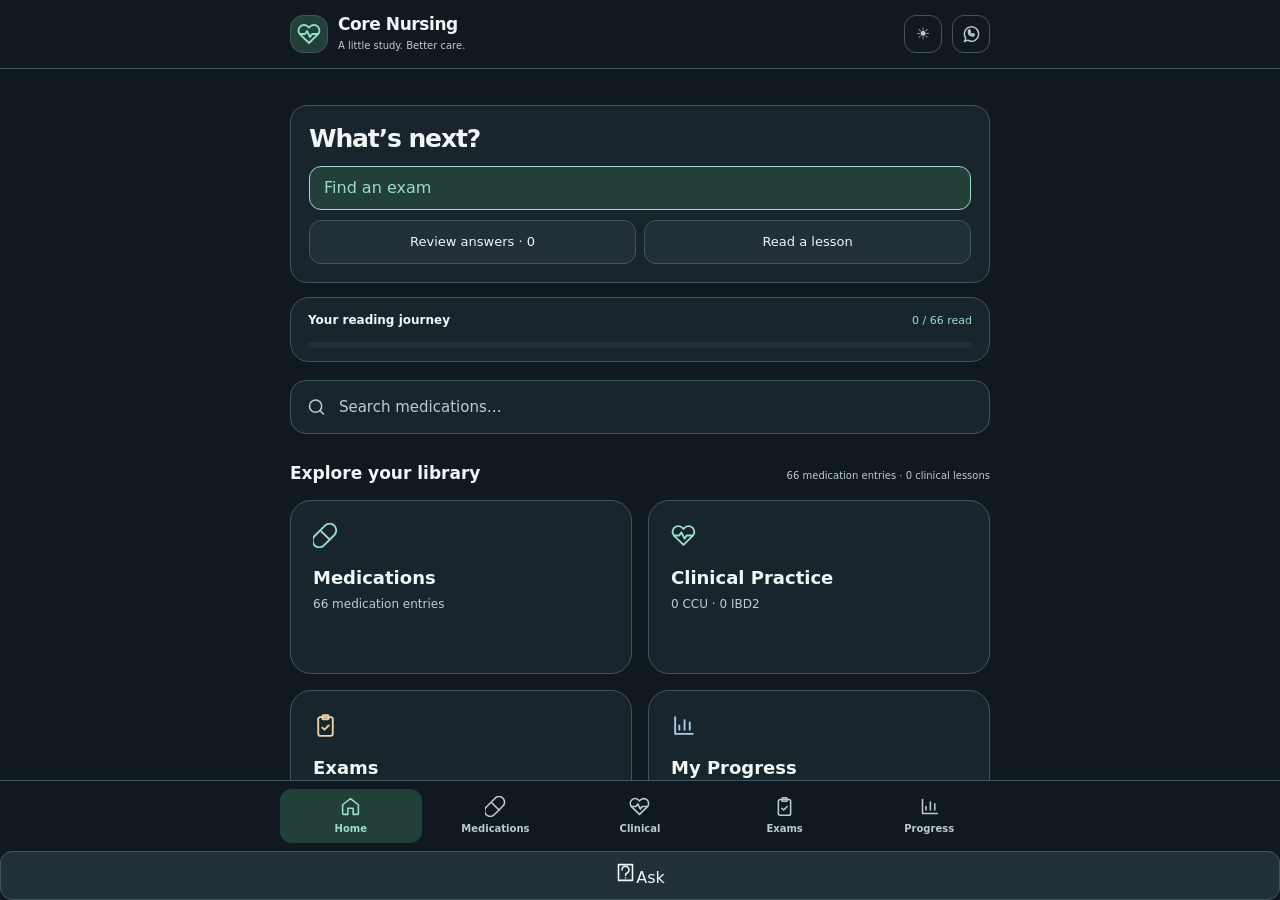
==== runtime/files/index.html @ 185ab3ef "Add persistent Ask action and non-navigating quick question sheet" ====
<!doctype html><html lang="en"><head><meta charset="utf-8"><meta name="viewport" content="width=device-width,initial-scale=1,viewport-fit=cover"><meta name="theme-color" content="#10191f"><meta name="author" content="Mostafa Fayez Siam"><meta name="application-name" content="Core Nursing"><meta name="color-scheme" content="dark light"><title>Core Nursing — Your Study Library</title><link rel="stylesheet" href="css/app.css"></head><body>
<header><div class="wrap topbar"><div class="logo"><svg viewBox="0 0 24 24" width="24" height="24" fill="none" stroke="currentColor" stroke-width="1.8" stroke-linecap="round" stroke-linejoin="round" aria-hidden="true"><path d="M20.8 4.6a5.5 5.5 0 0 0-7.8 0L12 5.7l-1.1-1.1a5.5 5.5 0 0 0-7.8 7.8L12 21l8.8-8.6a5.5 5.5 0 0 0 0-7.8z"/><path d="M3 12h5l2-3 3 6 2-3h6"/></svg></div><div class="brand"><strong>Core Nursing</strong><small>A little study. Better care.</small></div><span class="offline" id="syncBadge"><svg viewBox="0 0 24 24" width="14" height="14" fill="none" stroke="currentColor" stroke-width="1.8" stroke-linecap="round" stroke-linejoin="round" aria-hidden="true"><path d="M2 9a16 16 0 0 1 20 0M5 12a11 11 0 0 1 14 0M8.5 15.5a6 6 0 0 1 7 0M12 19h.01M3 3l18 18"/></svg> CONTENT READY</span><button id="studyTheme" class="header-action" type="button" aria-label="Use light reading theme" onclick="toggleStudyTheme()">☀</button><button id="contactCreator" class="header-action contact-button" type="button" aria-label="WhatsApp — للتواصل والمساعدة: +970 595054226" title="WhatsApp: +970 595054226" onclick="contactCreator()"><svg viewBox="0 0 24 24" fill="none" stroke="currentColor" stroke-width="1.8" stroke-linecap="round" stroke-linejoin="round" aria-hidden="true"><path d="M21 11.5a9 9 0 0 1-13.7 7.7L3 21l1.8-4.3A9 9 0 1 1 21 11.5Z"/><path d="M8 7.5c0 4 2.5 6.5 6.5 6.5l1-2-2-1-.8 1a6.2 6.2 0 0 1-3.2-3.2l1-.8-1-2-1.5 1.5Z"/></svg></button></div></header>
<main class="wrap">
<section id="home">
<div id="homeUpdateNotice" class="panel" hidden><button class="primary" onclick="checkForUpdates(true)">New update available · Update now</button></div>
<div id="nextActionsHome" class="panel next-actions"></div>
<div id="dueExamsHome" class="panel" hidden></div><div id="homeSnapshot" class="study-snapshot"></div><div id="continue-reading" class="panel"></div><label class="home-search" for="homeSearch"><svg viewBox="0 0 24 24" width="22" height="22" fill="none" stroke="currentColor" stroke-width="1.8" stroke-linecap="round" stroke-linejoin="round" aria-hidden="true"><circle cx="11" cy="11" r="7"/><path d="m20 20-4-4"/></svg><input id="homeSearch" type="search" placeholder="Search medications…" aria-label="Search medications" oninput="searchFromHome()" autocomplete="off"></label>
<div class="sectionlabel">Explore your library <small id="libraryCounts">57 source entries · 2 guides</small></div>
<div class="grid">
<button class="tile" onclick="showTab('library')"><svg viewBox="0 0 24 24" width="24" height="24" fill="none" stroke="currentColor" stroke-width="1.8" stroke-linecap="round" stroke-linejoin="round" aria-hidden="true"><path d="m10.5 20.5 10-10a6.36 6.36 0 0 0-9-9l-10 10a6.36 6.36 0 0 0 9 9z" transform="translate(0 1)"/><path d="m8 8 8 8"/></svg><strong class="blue-icon">Medications</strong><span id="medTileCount">Medication entries from your clinical references</span></button>
<button class="tile" onclick="showTab('clinical')"><svg viewBox="0 0 24 24" width="24" height="24" fill="none" stroke="currentColor" stroke-width="1.8" stroke-linecap="round" stroke-linejoin="round" aria-hidden="true"><path d="M20.8 4.6a5.5 5.5 0 0 0-7.8 0L12 5.7l-1.1-1.1a5.5 5.5 0 0 0-7.8 7.8L12 21l8.8-8.6a5.5 5.5 0 0 0 0-7.8z"/><path d="M3 12h5l2-3 3 6 2-3h6"/></svg><strong class="green-icon">Clinical Practice</strong><span id="clinicalTileCount">CCU + IBD2 · case-driven lessons</span></button>
<button class="tile" onclick="showTab('practice')"><svg viewBox="0 0 24 24" width="24" height="24" fill="none" stroke="currentColor" stroke-width="1.8" stroke-linecap="round" stroke-linejoin="round" aria-hidden="true"><rect x="5" y="4" width="14" height="18" rx="2"/><rect x="9" y="2" width="6" height="4" rx="1"/><path d="m9 14 2 2 4-4"/></svg><strong class="orange-icon">Exams</strong><span>Due exams, new attempts and saved answers</span></button>
<button class="tile" onclick="showTab('progress')"><svg viewBox="0 0 24 24" width="24" height="24" fill="none" stroke="currentColor" stroke-width="1.8" stroke-linecap="round" stroke-linejoin="round" aria-hidden="true"><path d="M4 20V4M4 20h17M8 16v-4m5 4V7m5 9V9"/></svg><strong class="purple-icon">My Progress</strong><span>Reading, bookmarks and review history</span></button>
<button class="tile" onclick="CoreNursingNotes.open()"><svg viewBox="0 0 24 24" width="24" height="24" fill="none" stroke="currentColor" stroke-width="1.8" stroke-linecap="round" aria-hidden="true"><path d="M4 3h16v18H4zM8 8h8M8 12h8M8 16h5"/></svg><strong>My Clinical Q&amp;A</strong><span>Save, organize and review questions</span></button></div><section id="legacyUpgradeBanner" class="upgrade-note" lang="ar" dir="rtl" hidden style="margin-top:16px;margin-bottom:16px"><details class="panel"><summary style="cursor:pointer;font-weight:bold">📲 تحميل الإصدار الجديد — 0.2.35</summary><p>يتضمن هذا الإصدار تحسينات لحماية التطبيق وتأمين التحديثات، وزر التواصل والمساعدة.</p><ol><li>اضغط على «تحميل الإصدار الجديد».</li><li>بعد اكتمال التحميل، افتح ملف APK.</li><li>إذا طلب هاتفك السماح بالتثبيت من هذا المصدر، فعّل السماح، ثم اضغط «تحديث» أو «تثبيت».</li></ol><p><strong>لا تحذف التطبيق الحالي؛ ثبّت الإصدار الجديد فوقه للحفاظ على بياناتك.</strong></p><p>ستستمر تحديثات المحتوى الدراسي عبر زر «التحقق من تحديثات المحتوى» داخل التطبيق.</p><p>إذا كنت تستخدم الإصدار 0.2.35 بالفعل، فلا حاجة لإعادة تثبيته.</p><button type="button" onclick="downloadOfficialApk()">تحميل الإصدار الجديد</button><p id="apkDownloadHelp" hidden style="overflow-wrap:anywhere">انسخ هذا الرابط وافتحه في المتصفح:<br><span dir="ltr">https://raw.githubusercontent.com/Ezz10099/Core-Nursing-Content/main/downloads/Core-Nursing-0.2.35.apk</span></p></details></section><details class="panel home-updates" id="updatePanel" aria-busy="false"><summary>App &amp; content updates</summary><p id="updateNotice" role="status" hidden>New update available</p><p class="note" id="syncStatus" role="status">Check for the latest app and study content.</p><button id="updateButton" onclick="checkForUpdates(true)">Check for app &amp; content updates</button><p class="note" id="updateVersions"></p></details><div class="footnote"><svg viewBox="0 0 24 24" width="15" height="15" fill="none" stroke="currentColor" stroke-width="1.8" stroke-linecap="round" stroke-linejoin="round" aria-hidden="true"><path d="M12 22s8-4 8-10V5l-8-3-8 3v7c0 6 8 10 8 10z"/><path d="m9 12 2 2 4-4"/></svg> Core Nursing · © 2026 · Official educational build · not a bedside prescribing protocol</div><p class="note" id="creatorCredit">Created and maintained by <strong>Mostafa Fayez Siam</strong>.</p><details class="about-source"><summary>About · creator, sharing &amp; sources</summary><p>Study reference only. Entries combine your original CCU references with verified additions from later clinical rotations. Drug-specific safety is checked against current product information when new entries are added. For real patient care, confirm the product in hand, authorized local protocol, prescriber order, and current applicable guidance.</p><p>Sources include Used in CCU meds, the emergency-trolley addendum, and newer rotation-specific medication lists such as IBD2. Each entry states its source/rotation.</p><p><strong>Ownership &amp; sharing:</strong> © 2026 Mostafa Fayez Siam — Core Nursing. Original app code, interface, organization, and original educational commentary are reserved. The unmodified official APK may be shared non-commercially for personal educational use by nursing students. Resale, repackaging, modified redistribution, removal of attribution, or publishing under another name is not permitted without written permission, except where applicable law or a third-party licence permits. Sharing the app does not transfer ownership. These restrictions apply only to original material for which the creator holds rights. Third-party source material remains subject to its original rights and licences; its required credits and permissions must be retained.</p></details></section>
<section id="library" class="hidden"><div class="title-row"><svg viewBox="0 0 24 24" width="25" height="25" fill="none" stroke="currentColor" stroke-width="1.8" stroke-linecap="round" stroke-linejoin="round" aria-hidden="true"><path d="m10.5 20.5 10-10a6.36 6.36 0 0 0-9-9l-10 10a6.36 6.36 0 0 0 9 9z" transform="translate(0 1)"/><path d="m8 8 8 8"/></svg><h1>Medications</h1></div><p class="muted">Browse medication entries by clinical source or rotation. One medication can appear in more than one classification.</p><div class="catalog-tabs" role="group" aria-label="Medication source"><button id="source-all" class="selected" onclick="setCatalogFilter('all')">All</button><button id="source-ccu" onclick="setCatalogFilter('ccu')">Used in CCU</button><button id="source-trolley" onclick="setCatalogFilter('trolley')">Emergency trolley</button><button id="source-ed" onclick="setCatalogFilter('ed')">ED medications</button><button id="source-ibd2" onclick="setCatalogFilter('ibd2')">IBD2 meds</button><button id="source-aids" onclick="setCatalogFilter('aids')">Decision aids</button></div><input id="search" class="search" type="search" placeholder="Search medications…" aria-label="Search medications" oninput="renderList()" autocomplete="off"><div id="reading-med"></div><div id="list"></div><div id="detail" class="hidden"></div><div id="guides" class="panel hidden"><h2>Decision aids from your references</h2><p class="note">These are historical source extracts, not independently verified current clinical algorithms.</p><div id="aidlinks"></div><div id="aidbody" class="hidden"></div></div></section>
<section id="clinical" class="hidden">
<div class="title-row"><svg viewBox="0 0 24 24" width="25" height="25" fill="none" stroke="currentColor" stroke-width="1.8" stroke-linecap="round" stroke-linejoin="round" aria-hidden="true"><path d="M20.8 4.6a5.5 5.5 0 0 0-7.8 0L12 5.7l-1.1-1.1a5.5 5.5 0 0 0-7.8 7.8L12 21l8.8-8.6a5.5 5.5 0 0 0 0-7.8z"/><path d="M3 12h5l2-3 3 6 2-3h6"/></svg><h1>Clinical Practice</h1></div>
<p class="muted">Choose your clinical department. Each rotation keeps its own case-driven lessons and Q&amp;A.</p><p><button class="primary" type="button" onclick="CoreNursingNotes.open()">My saved clinical questions ↗</button></p>
<div class="catalog-tabs" role="group" aria-label="Clinical department">
<button id="clinical-source-ccu" class="selected" onclick="setClinicalDepartment('ccu')">CCU</button>
<button id="clinical-source-ibd2" onclick="setClinicalDepartment('ibd2')">IBD2</button>
</div>
<p class="note" id="clinicalDepartmentNote">Coronary Care Unit · cardiovascular internship lessons and confirmed clinical Q&amp;A.</p>
<div class="sectionlabel" id="clinicalLessonHeading">CCU Lessons</div>
<input id="lessonSearch" class="search" type="search" placeholder="Search CCU lessons…" aria-label="Search clinical lessons" oninput="renderLessons()" autocomplete="off">
<div id="reading-lesson"></div><div id="lessonList"></div><div id="lessonDetail" class="hidden"></div>
<div id="clinicalFaq" class="panel"><h2 id="clinicalFaqTitle">CCU FAQ</h2><p class="note" id="clinicalFaqNote">Clinical questions from this department that are not tied to one specific medication.</p><div id="reading-faq"></div><div id="clinicalFaqItems"></div></div>
</section>
<section id="notes" class="hidden">
<div class="title-row"><h1>My Clinical Q&amp;A</h1></div>
<button class="back" type="button" onclick="showTab('clinical')">← Clinical Practice</button>
<p class="muted">Write questions here or inside a lesson. They save offline. When connected, unanswered questions sync to your private inbox for ChatGPT to answer; completed explanations return to the app. Never include identifying patient details.</p>
<div class="panel notes-toolbar">
<button class="primary" type="button" onclick="CoreNursingNotes.edit()">+ New question</button>
<div class="notes-searchbar"><input id="noteSearch" type="search" placeholder="Search questions, answers or tags" aria-label="Search saved Q&A" oninput="CoreNursingNotes.render()">
<select id="noteFilter" aria-label="Filter by department" onchange="CoreNursingNotes.render()">
<option value="all">All departments</option><option value="ibd2">Orthopaedics (IBD2)</option><option value="ed">Emergency (ED)</option><option value="ccu">CCU</option><option value="general">General</option>
</select></div>
<p class="note" id="notesCount"></p><p class="note" role="status" id="noteFeedback"></p>
</div>
<form id="noteEditor" class="panel notes-editor" hidden onsubmit="event.preventDefault();CoreNursingNotes.saveEditor()">
<h2>Clinical question</h2><input type="hidden" id="noteId">
<label for="noteDept">Department</label><select id="noteDept"><option value="ibd2">Orthopaedics (IBD2)</option><option value="ed">Emergency (ED)</option><option value="ccu">CCU</option><option value="general">General</option></select>
<label for="noteQuestion">Question</label><textarea id="noteQuestion" rows="3" maxlength="1000" required placeholder="What does new tingling after a fracture mean?"></textarea>
<label for="noteAnswer">Optional personal answer / learning notes</label><textarea id="noteAnswer" rows="6" maxlength="10000" placeholder="Leave blank if you want an answer in this ChatGPT session."></textarea>
<label for="noteTags">Tags (separate by commas)</label><input id="noteTags" placeholder="Neurovascular, Compartment syndrome">

<div class="tools"><button class="primary" type="submit">Save question</button><button type="button" onclick="CoreNursingNotes.cancel()">Cancel</button></div>
</form>
<div id="noteItems"></div>
<details class="panel" id="noteSyncPanel"><summary>Private question sync · setup</summary><p class="note" id="noteCloudSetting">Not connected</p><p class="note">One-time setup: in GitHub create a fine-grained personal access token restricted to your private Ezz10099/Core-Nursing-Diagnostic-State repository, with Contents read/write permission. Do not use a broad account-wide token. Stored only in this device; never included in app backups.</p><label for="noteGithubToken">Restricted GitHub token</label><input type="password" id="noteGithubToken" autocomplete="off" placeholder="github_pat_…"><div class="tools"><button type="button" onclick="CoreNursingNotes.connect()">Connect private sync</button><button type="button" onclick="CoreNursingNotes.sync(true)">Sync now</button><button type="button" onclick="CoreNursingNotes.disconnect()">Disconnect</button></div><p class="note" id="noteSyncStatus" role="status">Offline question saving does not require a connection.</p></details>
</section>
<section id="practice" class="hidden"><div class="title-row"><svg viewBox="0 0 24 24" width="25" height="25" fill="none" stroke="currentColor" stroke-width="1.8" stroke-linecap="round" stroke-linejoin="round" aria-hidden="true"><rect x="5" y="4" width="14" height="18" rx="2"/><rect x="9" y="2" width="6" height="4" rx="1"/><path d="m9 14 2 2 4-4"/></svg><h1>Exams</h1></div><p id="examSaveWarning" role="alert" hidden>Local saving is unavailable. Export a progress backup from My Progress before closing the app.</p><div id="examsHub"></div><div id="examSession" hidden></div><div id="legacyPractice" class="panel"><div class="kicker">RECALL CHECK · 3 QUESTIONS</div><h2 id="quizTitle">Practice the three medications</h2><p class="muted" id="quizPrompt">Select Start to begin. The explanation appears only after you answer.</p><div class="options" id="answers"></div><p id="feedback" role="status"></p><button class="primary" id="nextBtn" onclick="nextQuestion()">Start</button></div></section>
<section id="progress" class="hidden"><div class="title-row"><svg viewBox="0 0 24 24" width="25" height="25" fill="none" stroke="currentColor" stroke-width="1.8" stroke-linecap="round" stroke-linejoin="round" aria-hidden="true"><path d="M4 20V4M4 20h17M8 16v-4m5 4V7m5 9V9"/></svg><h1>My Progress</h1></div><div class="panel"><h2>Study progress</h2><p id="stats"></p><p class="note" id="saveStatus">Reading progress, bookmarks, answers and marked information save automatically on this phone after each change. Installing a correctly signed update over this app keeps its saved data. Uninstalling or clearing app data erases it.</p><div class="tools"><button onclick="exportProgress()">Save a backup file</button><button onclick="document.getElementById('importfile').click()">Restore from a backup file</button><button onclick="resetProgress()">Reset</button></div><p class="note">For extra protection before an update or changing phones, tap Save a backup file and choose Downloads. To restore, tap Restore and select that JSON file. Keep a copy outside this app.</p><input type="file" id="importfile" accept="application/json" class="hidden" onchange="importProgress(event)"></div><div class="panel"><button onclick="CoreNursingExams.review()">Review incorrect &amp; unsure answers</button></div><div id="dueExamsProgress" class="panel" hidden></div><div id="examProgress" class="panel"></div><div id="question-marks" class="panel"></div><div id="reading-overall" class="panel"></div><div class="panel"><button type="button" onclick="CoreNursingNotes.open()">Open My Clinical Q&amp;A notebook</button></div><div id="bookmarks"></div></section>

</main><aside id="questionSelectionBar" class="question-selection-bar" aria-label="Mark selected information" hidden><div class="wrap"><p id="questionSelectionPreview"></p><div class="tools"><button type="button" class="primary" onclick="saveQuestionMark()">Use in questions</button><button type="button" onclick="dismissQuestionSelection()">Cancel</button></div></div></aside><nav class="bottom-nav" aria-label="Study navigation"><div class="nav-inner">
<button id="tab-home" aria-pressed="true" onclick="showTab('home')"><svg viewBox="0 0 24 24" width="22" height="22" fill="none" stroke="currentColor" stroke-width="1.8" stroke-linecap="round" stroke-linejoin="round" aria-hidden="true"><path d="m3 10 9-7 9 7v10a1 1 0 0 1-1 1h-5v-7H9v7H4a1 1 0 0 1-1-1z"/></svg>Home</button>
<button id="tab-library" aria-pressed="false" onclick="showTab('library')"><svg viewBox="0 0 24 24" width="22" height="22" fill="none" stroke="currentColor" stroke-width="1.8" stroke-linecap="round" stroke-linejoin="round" aria-hidden="true"><path d="m10.5 20.5 10-10a6.36 6.36 0 0 0-9-9l-10 10a6.36 6.36 0 0 0 9 9z" transform="translate(0 1)"/><path d="m8 8 8 8"/></svg>Medications</button>
<button id="tab-clinical" aria-pressed="false" onclick="showTab('clinical')"><svg viewBox="0 0 24 24" width="22" height="22" fill="none" stroke="currentColor" stroke-width="1.8" stroke-linecap="round" stroke-linejoin="round" aria-hidden="true"><path d="M20.8 4.6a5.5 5.5 0 0 0-7.8 0L12 5.7l-1.1-1.1a5.5 5.5 0 0 0-7.8 7.8L12 21l8.8-8.6a5.5 5.5 0 0 0 0-7.8z"/><path d="M3 12h5l2-3 3 6 2-3h6"/></svg>Clinical</button>
<button id="tab-practice" aria-pressed="false" onclick="showTab('practice')"><svg viewBox="0 0 24 24" width="22" height="22" fill="none" stroke="currentColor" stroke-width="1.8" stroke-linecap="round" stroke-linejoin="round" aria-hidden="true"><rect x="5" y="4" width="14" height="18" rx="2"/><rect x="9" y="2" width="6" height="4" rx="1"/><path d="m9 14 2 2 4-4"/></svg>Exams</button>
<button id="tab-progress" aria-pressed="false" onclick="showTab('progress')"><svg viewBox="0 0 24 24" width="22" height="22" fill="none" stroke="currentColor" stroke-width="1.8" stroke-linecap="round" stroke-linejoin="round" aria-hidden="true"><path d="M4 20V4M4 20h17M8 16v-4m5 4V7m5 9V9"/></svg>Progress</button>
</div></nav>
<button id="quickQuestionFab" class="quick-question-fab" type="button" aria-label="Ask a nursing question" aria-haspopup="dialog" aria-controls="quickQuestionOverlay" aria-expanded="false" onclick="CoreNursingNotes.quickOpen()"><svg viewBox="0 0 24 24" width="21" height="21" fill="none" stroke="currentColor" stroke-width="1.8" stroke-linecap="round" stroke-linejoin="round" aria-hidden="true"><path d="M8 9a4 4 0 1 1 7 2.6c-1.6 1.2-3 1.7-3 3.4"/><path d="M12 18h.01"/><path d="M4 3h16v18H4z"/></svg><span>Ask</span></button>
<div id="quickQuestionOverlay" class="quick-question-overlay" role="dialog" aria-modal="true" aria-labelledby="quickQuestionTitle" hidden>
<form class="quick-question-sheet" onsubmit="event.preventDefault();CoreNursingNotes.quickSave()">
<div class="quick-question-heading"><h2 id="quickQuestionTitle">Save a question</h2><button type="button" class="quick-close" aria-label="Close question form" onclick="CoreNursingNotes.quickClose()">✕</button></div>
<p id="quickQuestionContext" class="quick-question-context"></p>
<label for="quickQuestionText">What would you like to understand?</label>
<textarea id="quickQuestionText" maxlength="1000" rows="4" required placeholder="Type your question here. You can continue studying after saving."></textarea>
<label for="quickQuestionDept">Department</label>
<select id="quickQuestionDept"><option value="general">General</option><option value="ibd2">Orthopaedics (IBD2)</option><option value="ed">Emergency (ED)</option><option value="ccu">CCU</option></select>
<p id="quickQuestionTiming" class="quick-question-warning" hidden>Advanced exam timer continues while you write.</p>
<p class="quick-question-help">Saves immediately on this device, even offline. Never include patient-identifying details.</p>
<p id="quickQuestionMessage" class="quick-question-error" role="status"></p>
<div class="quick-question-actions"><button type="button" onclick="CoreNursingNotes.quickView()">My Q&amp;A</button><button class="primary" type="submit">Save &amp; return</button></div>
</form></div>
<div id="quickQuestionToast" class="quick-question-toast" role="status" hidden></div>
<div id="updatePopup" class="update-popup" role="dialog" aria-modal="true" aria-labelledby="updatePopupTitle" aria-describedby="updatePopupText" hidden><div class="panel"><h2 id="updatePopupTitle">Update available</h2><p id="updatePopupText"></p><div class="tools"><button class="primary" id="popupUpdateNow">Update now</button><button id="popupUpdateLater">Later</button></div></div></div><script src="js/study-ui.js"></script><script src="js/reading.js"></script><script src="js/question-marks.js"></script><script src="js/exam-core.js"></script><script src="js/exam-data.js"></script><script src="js/exam-data-01.js"></script><script src="js/exam-data-02.js"></script><script src="js/exam-data-03.js"></script><script src="js/exam-data-04.js"></script><script src="js/exam-data-05.js"></script><script src="js/exam-data-06.js"></script><script src="js/app.js"></script><script src="js/notes.js"></script><script src="js/exams.js"></script><script src="js/updates.js"></script></body></html>
---- runtime/files/css/app.css ----
:root{color-scheme:dark;font-family:system-ui,-apple-system,Roboto,'Segoe UI',sans-serif;font-size:16px;--bg:#10191f;--surface:#19252d;--soft:#202f38;--text:#edf3f3;--muted:#a6b9bf;--line:#35464f;--accent:#99deca;--tint:#233f39;--blue:#aacbf0;--blue-bg:#233747;--danger:#ffbec4;--danger-bg:#412c34;--warm:#efd1a3;--warm-bg:#3b3428;--reader-scale:1;background:var(--bg);color:var(--text)}
:root[data-theme=light]{color-scheme:light;--bg:#f5f5ef;--surface:#fffefa;--soft:#eaece5;--text:#243b3b;--muted:#5e7477;--line:#d4ddd5;--accent:#176454;--tint:#e0efe5;--blue:#2b5e88;--blue-bg:#e8f0f8;--danger:#a33347;--danger-bg:#fbe9ea;--warm:#7d591c;--warm-bg:#f7efdb}
*{box-sizing:border-box}html{height:100%;overflow:hidden}body{margin:0;height:100vh;height:100dvh;display:flex;flex-direction:column;overflow:hidden;background:var(--bg);color:var(--text);line-height:1.6}button,input{font:inherit}button{cursor:pointer;touch-action:manipulation}button,input,summary{-webkit-tap-highlight-color:transparent}button:focus-visible,input:focus-visible,summary:focus-visible{outline:3px solid var(--accent);outline-offset:3px}.hidden,[hidden]{display:none!important}.wrap{width:min(100%,760px);margin-inline:auto;padding-inline:20px}header{flex:none;background:var(--bg);border-bottom:1px solid var(--line);padding-top:env(safe-area-inset-top)}.topbar{min-height:68px;display:flex;align-items:center;gap:10px;padding-block:10px}.logo{color:var(--accent);background:var(--tint);border:1px solid var(--line);border-radius:13px;width:38px;height:38px;flex:none;display:grid;place-items:center}.brand{flex:1;min-width:0}.brand strong{display:block;font-size:17px;letter-spacing:-.025em;line-height:1.25}.brand small{display:block;font-size:10px;color:var(--muted);margin-top:2px}.offline{display:none}.header-action{padding:0;width:38px;min-height:38px;flex:none;display:grid;place-items:center;background:transparent;color:var(--muted);border:1px solid var(--line);border-radius:12px}.header-action svg{width:19px;height:19px}.contact-bar{display:none}
/* A separate scroll pane and navigation row prevent all bottom-bar overlap. */
.question-selection-bar{position:relative;flex:none;max-height:40vh;overflow:auto;background:var(--blue-bg);border-top:1px solid var(--line);padding-block:10px}.question-selection-bar p{font-size:12px;line-height:1.5;margin:0;overflow-wrap:anywhere;display:-webkit-box;-webkit-line-clamp:2;-webkit-box-orient:vertical;overflow:hidden}.question-selection-bar .tools{margin-top:8px}.question-selection-bar button{font-size:12px}.question-mark-tools{border:1px solid var(--line);border-radius:14px;padding:13px 15px;margin:14px 0}.question-mark-tools>summary{display:flex;align-items:center;gap:7px;font-size:12px}.question-mark-tools>summary:after{margin-left:auto}.question-mark-tools .note{margin:12px 0 0}.question-mark-tools .question-mark-feedback:empty{display:none}.question-mark-feedback{white-space:pre-wrap;overflow-wrap:anywhere}.question-mark-tools .tools button{flex:1}.question-picking [data-question-section] :is(p,li,.hero-line),.question-picking .memory-strip>strong{cursor:crosshair;outline:1px dashed var(--blue);outline-offset:3px}.question-mark{border-top:1px solid var(--line);padding:15px 0}.question-mark:first-child{margin-top:16px}.question-mark>summary{display:flex;align-items:center;gap:12px;font-size:13px;overflow-wrap:anywhere}.question-mark>summary>span{flex:1;min-width:0}.question-mark small{display:block;font-size:11px;font-weight:400;color:var(--muted);margin-top:5px}.question-mark blockquote{font-size:14px;white-space:pre-wrap;overflow-wrap:anywhere;border-left:2px solid var(--blue);padding-left:12px;margin:15px 0}#question-marks button:disabled{opacity:.5;cursor:default}
main.wrap{flex:1;min-height:0;overflow:auto;overscroll-behavior-y:contain;-webkit-overflow-scrolling:touch;padding-top:24px;padding-bottom:32px;scroll-padding-top:16px;scroll-behavior:smooth}.bottom-nav{position:relative;flex:none;background:var(--bg);border-top:1px solid var(--line);padding:8px max(8px,env(safe-area-inset-right)) calc(8px + env(safe-area-inset-bottom)) max(8px,env(safe-area-inset-left))}.nav-inner{width:min(100%,720px);margin:auto;display:grid;grid-template-columns:repeat(5,minmax(0,1fr));gap:3px}.bottom-nav button{display:flex;flex-direction:column;align-items:center;gap:5px;padding:7px 1px;border:0;border-radius:12px;background:transparent;color:var(--muted);font-size:10px;font-weight:550;min-width:0;min-height:52px}.bottom-nav button svg{height:21px;width:21px;flex:none}.bottom-nav button[aria-pressed=true]{background:var(--tint);color:var(--accent)}
h1,h2,h3,p{margin-top:0}h1{font-size:30px;line-height:1.2;letter-spacing:-.045em;margin-bottom:10px}h2{font-size:21px;line-height:1.35;letter-spacing:-.025em}h3{font-size:16px;line-height:1.4;margin-bottom:10px}.muted,.note{color:var(--muted)}.muted{margin:0;font-size:14px}.note{font-size:12px;line-height:1.65}.eyebrow,.kicker{font-size:10px;font-weight:750;color:var(--accent);letter-spacing:.13em;margin-bottom:12px}.welcome{position:relative;background:var(--tint);border:1px solid var(--line);border-radius:26px;padding:25px 22px;margin:0 0 22px;overflow:hidden}.welcome h1{font-size:32px;max-width:12ch}.welcome p{color:var(--muted);font-size:14px;max-width:38ch;margin:0}.welcome:after{content:'+';position:absolute;right:18px;top:20px;color:var(--accent);font-size:44px;line-height:1;font-weight:300;opacity:.55}.home-search{display:flex;align-items:center;gap:12px;background:var(--surface);border:1px solid var(--line);border-radius:16px;padding:4px 15px;margin:18px 0 24px;min-height:54px;color:var(--muted)}.home-search input{background:transparent;border:0;color:var(--text);outline:0;width:100%;min-width:0;padding:10px 0;font-size:15px}input::placeholder{color:var(--muted)}.grid{display:grid;grid-template-columns:repeat(2,minmax(0,1fr));gap:12px}.tile{display:flex;flex-direction:column;align-items:flex-start;min-height:158px;width:100%;padding:19px 16px;text-align:left;background:var(--surface);color:var(--text);border:1px solid var(--line);border-radius:21px;transition:transform .15s}.tile:active{transform:scale(.98)}.tile svg{width:25px;height:25px;margin-bottom:18px;color:var(--accent)}.tile:nth-child(3) svg{color:var(--warm)}.tile:nth-child(4) svg{color:var(--blue)}.tile strong{font-size:16px;line-height:1.3;margin-bottom:6px}.tile span{color:var(--muted);font-size:12px;line-height:1.5}.sectionlabel{display:flex;align-items:baseline;justify-content:space-between;gap:10px;margin:26px 0 13px;font-weight:700;font-size:17px}.sectionlabel small{font-weight:400;color:var(--muted);font-size:10px;text-align:right}.item,.panel{background:var(--surface);border:1px solid var(--line);border-radius:20px;padding:18px;margin:12px 0}.item{display:flex;align-items:center;justify-content:space-between;gap:12px}.item>div{min-width:0}.item h2,.panel h2{font-size:17px;margin:0 0 6px}.item h2{overflow-wrap:anywhere}.item p{margin:0;color:var(--muted)}.badge{display:inline-block;border-radius:7px;padding:4px 8px;font-size:10px;font-weight:600;background:var(--soft);color:var(--muted);max-width:100%;overflow-wrap:anywhere}.item .badge{margin-top:7px}.bar{display:flex;gap:9px;align-items:center}.search{width:100%;padding:13px 15px;border-radius:14px;border:1px solid var(--line);background:var(--surface);color:var(--text);margin:12px 0 8px;min-height:48px}.button,button{border-radius:12px;padding:10px 14px;border:1px solid var(--line);background:var(--soft);color:var(--text);min-height:44px;line-height:1.4}.primary,button[aria-pressed=true]{background:var(--tint);border-color:var(--accent);color:var(--accent)}.back{margin:0 0 17px;padding:8px 0;background:transparent;border:none;color:var(--muted);font-size:13px}.page-heading{margin:8px 0 15px;font-size:27px;line-height:1.3;letter-spacing:-.035em;overflow-wrap:anywhere}.panel p{margin:0;white-space:pre-wrap}.blue{background:var(--blue-bg)}.danger{background:var(--danger-bg)}.danger h3{color:var(--danger)}.green{background:var(--tint)}details summary{font-weight:650;cursor:pointer;list-style:none}details summary::-webkit-details-marker{display:none}details summary::after{content:'+';flex:none;color:var(--muted);font-size:19px}details[open]>summary::after{content:'−'}.tools{display:flex;gap:8px;flex-wrap:wrap;margin-top:14px}.tools button{flex:1;font-size:12px}.title-row{display:flex;align-items:center;gap:12px;margin:2px 0 12px}.title-row svg{color:var(--accent)}.title-row h1{font-size:27px;margin:0}.catalog-tabs{display:flex;gap:7px;overflow-x:auto;margin:20px 0 12px;padding-bottom:5px}.catalog-tabs button{font-size:12px;white-space:nowrap;border-radius:10px;padding:9px 13px;background:var(--surface);min-height:42px}.catalog-tabs button.selected{background:var(--tint);border-color:var(--accent);color:var(--accent)}.source-tag{display:block;font-size:9px;font-weight:650;color:var(--muted);margin:0 0 9px;letter-spacing:.05em}.source-alert,.notice{border-left:3px solid var(--warm);background:var(--warm-bg);padding:12px;border-radius:12px;font-size:12px;margin:12px 0}.med-bullets{margin:4px 0 0;padding-left:20px}.med-bullets li{margin:10px 0;padding-left:4px}.med-bullets li::marker{color:var(--accent)}.aid-body{white-space:pre-wrap;overflow-wrap:anywhere;line-height:1.8}.footnote{display:flex;align-items:center;gap:7px;color:var(--muted);font-size:10px;padding:10px 0}.about-source{margin:22px 0 0;background:var(--surface);border:1px solid var(--line);border-radius:16px;padding:15px}.about-source summary{display:flex;align-items:center;justify-content:space-between;gap:10px;color:var(--muted);font-size:12px}.about-source p{font-size:12px;line-height:1.7;color:var(--muted);margin:12px 0 0}
.memory-cues{display:grid;gap:12px;margin:20px 0}.memory-cue{border:1px solid var(--line);border-left:4px solid var(--accent);border-radius:17px;padding:17px}.memory-cue strong{font-size:10px;letter-spacing:.1em;font-weight:700;display:block;margin-bottom:10px;color:var(--accent)}.memory-cue p{font-size:calc(15px * var(--reader-scale));line-height:1.75;margin:0;white-space:normal}.memory-cue.use{background:var(--tint)}.memory-cue.danger-cue{background:var(--danger-bg);border-left-color:var(--danger)}.memory-cue.danger-cue strong{color:var(--danger)}.med-section{padding:0;background:var(--surface);border:1px solid var(--line);border-radius:18px;margin:13px 0;overflow:hidden}.med-section summary{display:flex;align-items:center;gap:12px;padding:17px;font-size:15px;line-height:1.5;color:var(--text)}.med-section summary:after{margin-left:auto}.med-section .section-body{border-top:1px solid var(--line);padding:18px;font-size:calc(15px * var(--reader-scale));line-height:1.85;overflow-wrap:anywhere}.section-body p{white-space:pre-wrap;margin:0 0 12px}.section-body p:last-child{margin-bottom:0}.med-tools{display:flex;gap:8px;flex-wrap:wrap;margin:16px 0}.med-tools button{font-size:12px;padding:9px 11px}.reading-badge{display:block;font-size:10px;margin:7px 0;color:var(--muted)}.reading-control{display:flex;align-items:center;justify-content:space-between;gap:10px;flex-wrap:wrap;margin:16px 0;padding:12px 14px;background:var(--surface);border:1px solid var(--line);border-radius:14px}.reading-control .reading-badge{font-size:12px;margin:0}.reading-control button,.reading-filters button{font-size:11px;padding:8px 11px;min-height:38px}.reading-filters{display:flex;gap:6px;flex-wrap:wrap;margin:10px 0 18px}.reading-filters button{background:transparent;border-color:var(--line);border-radius:9px}.reading-filters button[aria-pressed=true]{background:var(--tint);color:var(--accent);border-color:var(--accent)}.reading-count{font-size:11px;color:var(--muted);margin:14px 0 6px}.continue-item{display:block;width:100%;text-align:left;margin:10px 0;white-space:normal;background:var(--surface);font-size:14px;padding:15px}.continue-item span{display:block;font-size:9px;color:var(--accent);text-transform:uppercase;letter-spacing:.08em;margin-bottom:7px}.lesson-card{padding:20px;align-items:flex-start}.lesson-card>div{flex:1}.lesson-card-top{display:flex;align-items:center;justify-content:space-between;gap:8px;margin-bottom:14px}.lesson-card .source-tag{margin:0}.lesson-number{display:inline-grid;place-items:center;width:30px;height:30px;font-size:11px;color:var(--accent);background:var(--tint);border:1px solid var(--line);border-radius:10px}.lesson-card h2{font-size:19px;line-height:1.4;margin-bottom:13px}.lesson-card button{color:var(--accent);background:var(--tint);font-size:12px;flex:none;align-self:flex-end}.lesson-meta{display:flex;align-items:center;gap:10px;color:var(--muted);font-size:10px}.lesson-meta .reading-badge{margin:0}.section-number{display:grid;place-items:center;flex:none;width:28px;height:28px;border-radius:9px;background:var(--tint);color:var(--accent);font-size:10px;font-weight:650}.summary-label{flex:1;min-width:0}.tone-danger .section-number{background:var(--danger-bg);color:var(--danger)}.tone-danger{border-left:3px solid var(--danger)}.tone-action{border-left:3px solid var(--accent)}.faq-section summary{align-items:flex-start;font-size:14px}.faq-part{padding:0 0 17px;margin:0 0 17px;border-bottom:1px solid var(--line)}.faq-part:last-child{border-bottom:0;margin:0;padding:0}.faq-part h3{color:var(--accent);font-size:12px;margin-bottom:8px}.faq-part p{margin:0}.reader-intro{background:var(--surface);border:1px solid var(--line);border-radius:23px;padding:22px;margin:0 0 18px}.reader-intro .page-heading{margin:6px 0 13px}.reader-meta{display:flex;gap:8px;flex-wrap:wrap;font-size:11px;color:var(--muted)}.reader-meta span{background:var(--soft);border-radius:7px;padding:5px 9px}.reader-tools{display:flex;align-items:center;justify-content:space-between;gap:12px;margin:14px 0}.reader-tools>span{font-size:10px;color:var(--muted)}.reader-tools .tools{margin:0;flex:none;gap:6px}.reader-tools button{font-size:12px;padding:8px 11px;min-height:40px;flex:none}.reader-toc{background:var(--surface);border:1px solid var(--line);border-radius:15px;margin:0 0 20px}.reader-toc>summary{display:flex;gap:12px;align-items:center;padding:15px;font-size:13px}.reader-toc>summary:after{margin-left:auto}.toc-links{display:grid;padding:0 15px 14px;gap:4px}.toc-links button{text-align:left;background:transparent;border:none;color:var(--muted);font-size:12px;display:flex;gap:12px;align-items:center;padding:9px;min-height:40px}.toc-links button span{font-size:10px;color:var(--accent);width:18px;flex:none}.reader-source{padding:13px 15px;border-left:2px solid var(--line);font-size:11px;color:var(--muted);margin:18px 0 24px}.reader-finish{margin:26px 0 0;padding:23px;background:var(--tint);border:1px solid var(--line);border-radius:20px}.reader-finish h3{font-size:19px;margin:0 0 8px}.reader-finish p{font-size:12px;color:var(--muted);margin:0 0 15px}.reader-finish .reading-control{margin-bottom:0}.reading-view #clinical>.title-row,.reading-view #clinical>.muted,.reading-view #clinical>.catalog-tabs,.reading-view #clinical>#clinicalDepartmentNote,.reading-view #clinical>#clinicalLessonHeading,.reading-view #clinical>#reading-lesson,.reading-view #library>.title-row,.reading-view #library>.muted,.reading-view #library>.catalog-tabs,.reading-view #library>#reading-med{display:none}.reading-view main.wrap{padding-top:16px}
.study-pulse{margin:18px 0;border:1px solid var(--line);border-radius:19px;overflow:hidden}.pulse-kicker{font-size:10px;font-weight:700;letter-spacing:.09em;text-transform:uppercase;color:var(--accent);margin-bottom:12px;display:flex;align-items:center;gap:10px}.hero-pulse{padding:24px 22px;background:var(--tint)}.hero-line{font-size:calc(25px * var(--reader-scale));font-weight:650;line-height:1.45;letter-spacing:-.03em;overflow-wrap:anywhere}.memory-strip{display:block;padding:20px;background:var(--blue-bg);border-left:4px solid var(--blue)}.memory-strip>.pulse-kicker{color:var(--blue)}.memory-strip strong{display:block;font-size:calc(17px * var(--reader-scale));font-weight:600;line-height:1.7;overflow-wrap:anywhere}.stop-pulse{padding:20px;background:var(--danger-bg);border-left:4px solid var(--danger)}.stop-pulse .pulse-kicker{color:var(--danger)}.stop-word{font-size:calc(23px * var(--reader-scale));font-weight:700;line-height:1.4;letter-spacing:.03em;color:var(--danger);margin-bottom:10px}.stop-pulse p{margin:0;font-size:calc(15px * var(--reader-scale));line-height:1.85}.reveal-pulse{background:var(--surface)}.reveal-pulse summary{padding:20px;display:block}.reveal-pulse summary:after{content:none}.reveal-pulse summary strong{display:block;font-size:calc(18px * var(--reader-scale));font-weight:600;line-height:1.65;margin:0 0 18px}.reveal-pulse summary small{display:inline-flex;align-items:center;font-size:12px;color:var(--accent);background:var(--tint);border:1px solid var(--line);padding:9px 13px;border-radius:10px;min-height:38px}.reveal-pulse summary small:after{content:' ↗';padding-left:8px}.reveal-pulse[open] summary small:after{content:' −'}.reveal-answer{border-top:1px solid var(--line);padding:20px;font-size:calc(15px * var(--reader-scale));line-height:1.85}.reveal-answer p{margin:0;white-space:pre-wrap}.split-pulse{padding:20px;background:var(--surface)}.split-grid{display:grid;grid-template-columns:1fr 1fr;gap:12px}.split-grid>div{background:var(--soft);padding:17px;border-radius:13px}.split-grid>div:last-child{background:var(--warm-bg)}.split-grid small{display:block;font-size:10px;font-weight:650;letter-spacing:.05em;color:var(--accent);margin-bottom:10px}.split-grid>div:last-child small{color:var(--warm)}.split-grid p{margin:0;white-space:pre-wrap;font-size:calc(14px * var(--reader-scale));line-height:1.8}.study-snapshot{margin:19px 0;padding:19px;border:1px solid var(--line);border-radius:19px;background:var(--surface)}.snapshot-top{display:flex;justify-content:space-between;align-items:center;gap:10px;font-size:12px;margin-bottom:11px}.snapshot-top strong{font-size:12px}.snapshot-top span{color:var(--accent);font-size:11px}.study-snapshot progress{display:block;width:100%;height:6px;appearance:none;border:0;border-radius:10px;overflow:hidden;background:var(--soft)}progress::-webkit-progress-bar{background:var(--soft)}progress::-webkit-progress-value{background:var(--accent);border-radius:10px}progress::-moz-progress-bar{background:var(--accent)}.study-snapshot p{color:var(--muted);font-size:10px;margin:9px 0 0}.home-updates{margin-top:24px}.home-updates summary{display:flex;justify-content:space-between;font-size:13px;align-items:center}.home-updates p{margin-top:13px}.home-updates .tools button{flex:none;font-size:12px}.reading-metric{display:grid;grid-template-columns:1fr auto;gap:8px;align-items:center;padding:12px 0;border-bottom:1px solid var(--line);font-size:13px}.reading-metric:last-of-type{border-bottom:0}.reading-metric span{color:var(--accent)}#progress .note{margin-top:14px}.options{display:grid;gap:10px;margin:20px 0}.options button{text-align:left;white-space:normal;padding:16px;line-height:1.65;background:var(--surface)}.options button:disabled{opacity:1;cursor:default}.correct{border-color:var(--accent)!important;background:var(--tint)!important;color:var(--accent)!important}.incorrect{border-color:var(--danger)!important;background:var(--danger-bg)!important;color:var(--danger)!important}#feedback:not(:empty){margin:16px 0;background:var(--blue-bg);padding:16px;border-radius:14px;line-height:1.8;font-size:14px}
@media(min-width:600px){.wrap{padding-inline:30px}.welcome h1{font-size:40px}.welcome{padding:32px}.grid{gap:16px}.tile{min-height:174px;padding:22px}.tile strong{font-size:18px}.lesson-card{padding:23px}.reader-intro{padding:28px}.page-heading{font-size:31px}}@media(max-width:430px){.split-grid{grid-template-columns:1fr}.brand strong{font-size:16px}.wrap{padding-inline:17px}.reader-intro{padding:20px}.lesson-card{gap:8px}.lesson-card h2{font-size:17px}.memory-strip strong{font-size:calc(16px * var(--reader-scale))}}@media(max-width:350px){.wrap{padding-inline:12px}.topbar{gap:7px}.logo{width:32px;height:32px}.header-action{width:34px}.brand strong{font-size:15px}.brand small{font-size:9px}.grid{gap:9px}.tile{padding:16px 12px}.tile strong{font-size:14px}.bottom-nav button{font-size:9px}.reader-tools{flex-wrap:wrap}}@media(prefers-reduced-motion:reduce){main.wrap{scroll-behavior:auto}*{transition:none!important}}
/* Exam controls stay inside the existing scroll pane, above the navigation. */
#examSession,#examsHub{max-width:850px;margin-inline:auto}
.exam-link{display:block;width:100%;text-align:left;margin:10px 0;padding:14px;min-height:52px;white-space:normal;overflow-wrap:anywhere}
.exam-link small{display:block;color:var(--muted);margin-top:5px}
.exam-start{border-top:1px solid var(--line);padding:16px 0}
.exam-start h3{margin:0 0 8px}
.exam-options{display:grid;gap:12px;margin:22px 0}
.exam-options label{display:flex;align-items:flex-start;gap:12px;padding:16px;border:1px solid var(--line);border-radius:12px;cursor:pointer;min-height:48px}
.exam-options label:has(input:checked){border-color:var(--accent);background:var(--tint)}
.exam-options input,.exam-unsure input{flex:none;width:20px;height:20px;margin-top:3px;accent-color:var(--accent)}
.exam-written{display:grid;gap:8px;margin:20px 0}
.exam-written input{width:100%;padding:14px;font:inherit;color:var(--text);background:var(--bg);border:1px solid var(--line);border-radius:10px;box-sizing:border-box}
.exam-unsure{display:flex;gap:10px;align-items:center;margin:20px 0}
.exam-active h2{font-size:clamp(1.1rem,4vw,1.6rem);line-height:1.6;overflow-wrap:anywhere}
.exam-source,.exam-feedback{border-top:1px solid var(--line);padding:14px 0}
.exam-source summary,.exam-feedback summary{cursor:pointer;font-weight:600;min-height:44px}
.exam-source-text{white-space:pre-line;margin:12px 0 20px;line-height:1.8;overflow-wrap:anywhere}
.exam-followup{border-top:1px solid var(--line);padding:20px 0}
.exam-score{font-size:1.6rem;font-weight:700}
#examTimer{font-variant-numeric:tabular-nums;font-weight:700;color:var(--accent)}
.exam-entry p{font-size:0.9rem}
#examProgress:empty{display:none}

#updatePanel{margin-top:0;margin-bottom:20px}#updatePanel h2{font-size:18px;margin-bottom:10px}#updateButton{display:block;width:100%;min-height:52px;white-space:normal;font-weight:700}#updateButton:disabled{opacity:.65;cursor:wait}#updateVersions{font-size:11px;margin:12px 0 0}#updateNotice{font-weight:700;color:var(--blue)}.update-popup{position:fixed;inset:0;z-index:1000;background:#000a;display:flex;align-items:center;justify-content:center;padding:20px}.update-popup>.panel{width:min(100%,430px);max-height:85dvh;overflow:auto;box-shadow:0 12px 60px #0008}.update-popup .tools{display:flex;gap:10px;flex-wrap:wrap}.update-popup button{min-height:48px;flex:1}

#updatePanel{margin-top:24px;margin-bottom:20px}#updatePanel summary{cursor:pointer;font-size:13px;font-weight:600}#updatePanel[open] summary{margin-bottom:14px}#updateButton{font-size:13px;min-height:44px;font-weight:500}#homeUpdateNotice{padding:12px;margin-bottom:18px}#homeUpdateNotice button{width:100%;min-height:44px;white-space:normal}

/* Action-led navigation. */
:root:not([data-theme=light]){--text:#f1f6f6;--muted:#bbccd1;--line:#41555f}
#home .panel,#examsHub .panel{padding:18px;border-radius:17px;margin-bottom:14px}.next-actions h1{font-size:25px;margin:0 0 12px}.next-actions>.primary{width:100%;white-space:normal;text-align:left}.next-links{display:flex;gap:8px;margin-top:10px}.next-links button{flex:1;min-height:44px;font-size:13px}.due-row{border-top:1px solid var(--line);padding:12px 0;display:grid;gap:5px}.due-row small{color:var(--muted)}.due-row button{justify-self:start;min-height:44px}.exam-filters{display:flex;gap:6px;flex-wrap:wrap;margin:12px 0 16px}.exam-filters button{min-height:44px;padding:9px 12px;font-size:13px}.exam-filters [aria-pressed=true]{background:var(--tint);border-color:var(--accent);color:var(--accent)}.exam-card{border:1px solid var(--line);border-radius:13px;padding:14px;margin:10px 0}.exam-card h3{font-size:16px;line-height:1.45;margin:0 0 10px}.exam-card>button{min-height:44px;white-space:normal}.exam-card>details{margin-top:10px}.exam-card summary,.exam-about summary,#continue-reading summary,#practicePassedExams>summary{cursor:pointer;min-height:44px;display:flex;align-items:center;font-size:13px}.exam-card .exam-link{font-size:13px;padding:10px;margin:0}.review-answer h3{font-size:17px;margin-top:0}.review-answer>.note{font-size:12px}.review-answer>button{margin-top:12px}.exam-about{margin-top:16px}#home .continue-item{padding:12px;font-size:14px;min-height:48px;margin-top:8px}#home .continue-item span{font-size:10px}#homeSnapshot{padding:13px 17px;margin:12px 0}#homeSnapshot p{display:none}#practicePassedExams .exam-link{font-size:14px;padding:12px}#practicePassedExams .exam-link small{font-size:12px}

/* Material exam page: result, next step, then optional detail. */
.exam-material-view #practice>.title-row{display:none}
#examSession>.back{margin:0 0 12px;padding:8px 0;min-height:44px}
#examSession>.panel{padding:18px;border-radius:17px;margin-bottom:12px}
.exam-material-header h2{margin:0 0 14px;font-size:21px;line-height:1.4}
.exam-latest>span,.exam-section-label{display:block;font-size:11px;letter-spacing:.04em;color:var(--muted);margin-bottom:5px}
.exam-latest>strong{display:block;font-size:16px;line-height:1.4}
.exam-latest p{margin:7px 0 0;font-size:16px;font-variant-numeric:tabular-nums}
.exam-latest small,.exam-passed-row small{display:block;margin-top:3px;color:var(--muted);font-size:12px;font-weight:400}
.exam-next-step h2{margin:5px 0 8px;font-size:20px;line-height:1.4}
.exam-next-step .next-step-description{font-size:15px;margin:8px 0 12px;line-height:1.6}
.exam-next-step>.primary{width:100%;min-height:48px}
.exam-availability{display:block;font-size:12px;margin-top:6px;color:var(--muted)}
.exam-next-step .exam-start{border:0;padding:0;margin:10px 0 16px}
.exam-next-step .exam-start h3{font-size:17px}
.exam-next-step .exam-start>button{min-height:48px;width:100%}
.exam-secondary{display:flex;gap:8px;flex-wrap:wrap;margin-top:14px}
.exam-secondary button{flex:1;font-size:12px;min-height:44px;padding:9px 10px}
.exam-completed>summary,.exam-reading>summary,.exam-details>summary{min-height:44px;cursor:pointer;font-size:15px;font-weight:600;display:flex;align-items:center}
.exam-passed-row{border-top:1px solid var(--line);padding:12px 0}
.exam-passed-row h3{font-size:14px;line-height:1.5;margin:0 0 3px}
.exam-passed-row p{margin:0;font-size:14px;font-variant-numeric:tabular-nums}
.exam-details .exam-start{padding:14px 0}
.exam-details .exam-start h3{font-size:16px}
.exam-details .note,.exam-reading>.note,.exam-rules{font-size:13px}
.exam-rules{padding-left:18px;line-height:1.7}.exam-rules li{margin:8px 0}

/* Private clinical Q&A notebook */
.notes-toolbar .primary{width:100%;min-height:48px}
.notes-searchbar{display:grid;grid-template-columns:1fr;gap:9px;margin-top:12px}
.notes-searchbar input,.notes-searchbar select,.notes-editor input,.notes-editor select,.notes-editor textarea{box-sizing:border-box;width:100%;background:var(--bg,var(--surface,#fff));color:var(--text);border:1px solid var(--line);border-radius:11px;padding:12px;font:inherit}
.notes-editor{display:grid;gap:8px;margin:14px 0}
.notes-editor[hidden]{display:none}
.notes-editor label{font-weight:600;font-size:13px;margin-top:8px}
.notes-editor textarea{min-height:88px;resize:vertical;line-height:1.6}
.notes-toolbar .note{margin:10px 0 0}
.note-card{background:var(--surface,var(--card,#19232a));border:1px solid var(--line);border-radius:15px;padding:17px;margin-bottom:12px;overflow-wrap:anywhere}
.note-card h3{font-size:16px;line-height:1.55;margin:10px 0 12px}
.note-card-top{display:flex;justify-content:space-between;align-items:center;gap:8px}
.note-card-top small{color:var(--muted)}
.note-card summary{cursor:pointer;min-height:44px;display:flex;align-items:center;font-weight:600}
.note-answer{white-space:pre-wrap;line-height:1.7;font-size:14px;border-top:1px solid var(--line);padding-top:10px}
.note-tags{display:flex;gap:5px;flex-wrap:wrap;margin:12px 0}
.note-tags span{border:1px solid var(--line);border-radius:30px;padding:4px 8px;font-size:11px}
.note-card .tools{display:flex;flex-wrap:wrap;align-items:center;gap:7px}
.note-state{font-size:11px;color:var(--muted);flex:1}
.note-card .tools button{min-height:44px;font-size:13px}
.note-save{margin:10px 0 4px;min-height:44px;width:100%;white-space:normal}
@media(min-width:650px){.notes-searchbar{grid-template-columns:1fr 190px}}
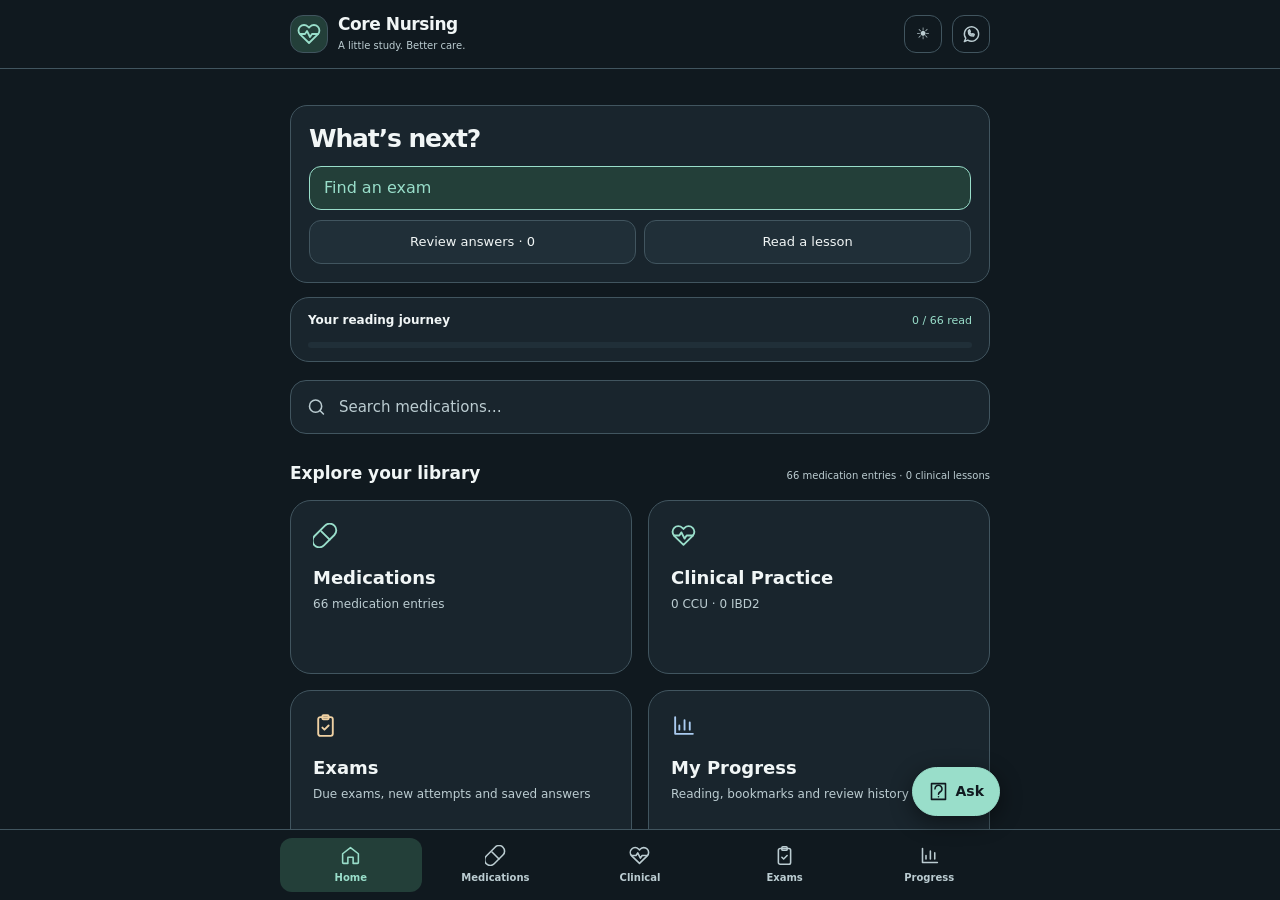
==== commit 2a1bb7bc: "Organize private inbox into questions and requests" ====
--- a/runtime/files/index.html
+++ b/runtime/files/index.html
@@ -11,11 +11,11 @@
 <button class="tile" onclick="showTab('clinical')"><svg viewBox="0 0 24 24" width="24" height="24" fill="none" stroke="currentColor" stroke-width="1.8" stroke-linecap="round" stroke-linejoin="round" aria-hidden="true"><path d="M20.8 4.6a5.5 5.5 0 0 0-7.8 0L12 5.7l-1.1-1.1a5.5 5.5 0 0 0-7.8 7.8L12 21l8.8-8.6a5.5 5.5 0 0 0 0-7.8z"/><path d="M3 12h5l2-3 3 6 2-3h6"/></svg><strong class="green-icon">Clinical Practice</strong><span id="clinicalTileCount">CCU + IBD2 · case-driven lessons</span></button>
 <button class="tile" onclick="showTab('practice')"><svg viewBox="0 0 24 24" width="24" height="24" fill="none" stroke="currentColor" stroke-width="1.8" stroke-linecap="round" stroke-linejoin="round" aria-hidden="true"><rect x="5" y="4" width="14" height="18" rx="2"/><rect x="9" y="2" width="6" height="4" rx="1"/><path d="m9 14 2 2 4-4"/></svg><strong class="orange-icon">Exams</strong><span>Due exams, new attempts and saved answers</span></button>
 <button class="tile" onclick="showTab('progress')"><svg viewBox="0 0 24 24" width="24" height="24" fill="none" stroke="currentColor" stroke-width="1.8" stroke-linecap="round" stroke-linejoin="round" aria-hidden="true"><path d="M4 20V4M4 20h17M8 16v-4m5 4V7m5 9V9"/></svg><strong class="purple-icon">My Progress</strong><span>Reading, bookmarks and review history</span></button>
-<button class="tile" onclick="CoreNursingNotes.open()"><svg viewBox="0 0 24 24" width="24" height="24" fill="none" stroke="currentColor" stroke-width="1.8" stroke-linecap="round" aria-hidden="true"><path d="M4 3h16v18H4zM8 8h8M8 12h8M8 16h5"/></svg><strong>My Clinical Q&amp;A</strong><span>Save, organize and review questions</span></button></div><section id="legacyUpgradeBanner" class="upgrade-note" lang="ar" dir="rtl" hidden style="margin-top:16px;margin-bottom:16px"><details class="panel"><summary style="cursor:pointer;font-weight:bold">📲 تحميل الإصدار الجديد — 0.2.35</summary><p>يتضمن هذا الإصدار تحسينات لحماية التطبيق وتأمين التحديثات، وزر التواصل والمساعدة.</p><ol><li>اضغط على «تحميل الإصدار الجديد».</li><li>بعد اكتمال التحميل، افتح ملف APK.</li><li>إذا طلب هاتفك السماح بالتثبيت من هذا المصدر، فعّل السماح، ثم اضغط «تحديث» أو «تثبيت».</li></ol><p><strong>لا تحذف التطبيق الحالي؛ ثبّت الإصدار الجديد فوقه للحفاظ على بياناتك.</strong></p><p>ستستمر تحديثات المحتوى الدراسي عبر زر «التحقق من تحديثات المحتوى» داخل التطبيق.</p><p>إذا كنت تستخدم الإصدار 0.2.35 بالفعل، فلا حاجة لإعادة تثبيته.</p><button type="button" onclick="downloadOfficialApk()">تحميل الإصدار الجديد</button><p id="apkDownloadHelp" hidden style="overflow-wrap:anywhere">انسخ هذا الرابط وافتحه في المتصفح:<br><span dir="ltr">https://raw.githubusercontent.com/Ezz10099/Core-Nursing-Content/main/downloads/Core-Nursing-0.2.35.apk</span></p></details></section><details class="panel home-updates" id="updatePanel" aria-busy="false"><summary>App &amp; content updates</summary><p id="updateNotice" role="status" hidden>New update available</p><p class="note" id="syncStatus" role="status">Check for the latest app and study content.</p><button id="updateButton" onclick="checkForUpdates(true)">Check for app &amp; content updates</button><p class="note" id="updateVersions"></p></details><div class="footnote"><svg viewBox="0 0 24 24" width="15" height="15" fill="none" stroke="currentColor" stroke-width="1.8" stroke-linecap="round" stroke-linejoin="round" aria-hidden="true"><path d="M12 22s8-4 8-10V5l-8-3-8 3v7c0 6 8 10 8 10z"/><path d="m9 12 2 2 4-4"/></svg> Core Nursing · © 2026 · Official educational build · not a bedside prescribing protocol</div><p class="note" id="creatorCredit">Created and maintained by <strong>Mostafa Fayez Siam</strong>.</p><details class="about-source"><summary>About · creator, sharing &amp; sources</summary><p>Study reference only. Entries combine your original CCU references with verified additions from later clinical rotations. Drug-specific safety is checked against current product information when new entries are added. For real patient care, confirm the product in hand, authorized local protocol, prescriber order, and current applicable guidance.</p><p>Sources include Used in CCU meds, the emergency-trolley addendum, and newer rotation-specific medication lists such as IBD2. Each entry states its source/rotation.</p><p><strong>Ownership &amp; sharing:</strong> © 2026 Mostafa Fayez Siam — Core Nursing. Original app code, interface, organization, and original educational commentary are reserved. The unmodified official APK may be shared non-commercially for personal educational use by nursing students. Resale, repackaging, modified redistribution, removal of attribution, or publishing under another name is not permitted without written permission, except where applicable law or a third-party licence permits. Sharing the app does not transfer ownership. These restrictions apply only to original material for which the creator holds rights. Third-party source material remains subject to its original rights and licences; its required credits and permissions must be retained.</p></details></section>
+<button class="tile" onclick="CoreNursingNotes.open()"><svg viewBox="0 0 24 24" width="24" height="24" fill="none" stroke="currentColor" stroke-width="1.8" stroke-linecap="round" aria-hidden="true"><path d="M4 3h16v18H4zM8 8h8M8 12h8M8 16h5"/></svg><strong>Questions &amp; requests</strong><span>Save, organize and review questions</span></button></div><section id="legacyUpgradeBanner" class="upgrade-note" lang="ar" dir="rtl" hidden style="margin-top:16px;margin-bottom:16px"><details class="panel"><summary style="cursor:pointer;font-weight:bold">📲 تحميل الإصدار الجديد — 0.2.35</summary><p>يتضمن هذا الإصدار تحسينات لحماية التطبيق وتأمين التحديثات، وزر التواصل والمساعدة.</p><ol><li>اضغط على «تحميل الإصدار الجديد».</li><li>بعد اكتمال التحميل، افتح ملف APK.</li><li>إذا طلب هاتفك السماح بالتثبيت من هذا المصدر، فعّل السماح، ثم اضغط «تحديث» أو «تثبيت».</li></ol><p><strong>لا تحذف التطبيق الحالي؛ ثبّت الإصدار الجديد فوقه للحفاظ على بياناتك.</strong></p><p>ستستمر تحديثات المحتوى الدراسي عبر زر «التحقق من تحديثات المحتوى» داخل التطبيق.</p><p>إذا كنت تستخدم الإصدار 0.2.35 بالفعل، فلا حاجة لإعادة تثبيته.</p><button type="button" onclick="downloadOfficialApk()">تحميل الإصدار الجديد</button><p id="apkDownloadHelp" hidden style="overflow-wrap:anywhere">انسخ هذا الرابط وافتحه في المتصفح:<br><span dir="ltr">https://raw.githubusercontent.com/Ezz10099/Core-Nursing-Content/main/downloads/Core-Nursing-0.2.35.apk</span></p></details></section><details class="panel home-updates" id="updatePanel" aria-busy="false"><summary>App &amp; content updates</summary><p id="updateNotice" role="status" hidden>New update available</p><p class="note" id="syncStatus" role="status">Check for the latest app and study content.</p><button id="updateButton" onclick="checkForUpdates(true)">Check for app &amp; content updates</button><p class="note" id="updateVersions"></p></details><div class="footnote"><svg viewBox="0 0 24 24" width="15" height="15" fill="none" stroke="currentColor" stroke-width="1.8" stroke-linecap="round" stroke-linejoin="round" aria-hidden="true"><path d="M12 22s8-4 8-10V5l-8-3-8 3v7c0 6 8 10 8 10z"/><path d="m9 12 2 2 4-4"/></svg> Core Nursing · © 2026 · Official educational build · not a bedside prescribing protocol</div><p class="note" id="creatorCredit">Created and maintained by <strong>Mostafa Fayez Siam</strong>.</p><details class="about-source"><summary>About · creator, sharing &amp; sources</summary><p>Study reference only. Entries combine your original CCU references with verified additions from later clinical rotations. Drug-specific safety is checked against current product information when new entries are added. For real patient care, confirm the product in hand, authorized local protocol, prescriber order, and current applicable guidance.</p><p>Sources include Used in CCU meds, the emergency-trolley addendum, and newer rotation-specific medication lists such as IBD2. Each entry states its source/rotation.</p><p><strong>Ownership &amp; sharing:</strong> © 2026 Mostafa Fayez Siam — Core Nursing. Original app code, interface, organization, and original educational commentary are reserved. The unmodified official APK may be shared non-commercially for personal educational use by nursing students. Resale, repackaging, modified redistribution, removal of attribution, or publishing under another name is not permitted without written permission, except where applicable law or a third-party licence permits. Sharing the app does not transfer ownership. These restrictions apply only to original material for which the creator holds rights. Third-party source material remains subject to its original rights and licences; its required credits and permissions must be retained.</p></details></section>
 <section id="library" class="hidden"><div class="title-row"><svg viewBox="0 0 24 24" width="25" height="25" fill="none" stroke="currentColor" stroke-width="1.8" stroke-linecap="round" stroke-linejoin="round" aria-hidden="true"><path d="m10.5 20.5 10-10a6.36 6.36 0 0 0-9-9l-10 10a6.36 6.36 0 0 0 9 9z" transform="translate(0 1)"/><path d="m8 8 8 8"/></svg><h1>Medications</h1></div><p class="muted">Browse medication entries by clinical source or rotation. One medication can appear in more than one classification.</p><div class="catalog-tabs" role="group" aria-label="Medication source"><button id="source-all" class="selected" onclick="setCatalogFilter('all')">All</button><button id="source-ccu" onclick="setCatalogFilter('ccu')">Used in CCU</button><button id="source-trolley" onclick="setCatalogFilter('trolley')">Emergency trolley</button><button id="source-ed" onclick="setCatalogFilter('ed')">ED medications</button><button id="source-ibd2" onclick="setCatalogFilter('ibd2')">IBD2 meds</button><button id="source-aids" onclick="setCatalogFilter('aids')">Decision aids</button></div><input id="search" class="search" type="search" placeholder="Search medications…" aria-label="Search medications" oninput="renderList()" autocomplete="off"><div id="reading-med"></div><div id="list"></div><div id="detail" class="hidden"></div><div id="guides" class="panel hidden"><h2>Decision aids from your references</h2><p class="note">These are historical source extracts, not independently verified current clinical algorithms.</p><div id="aidlinks"></div><div id="aidbody" class="hidden"></div></div></section>
 <section id="clinical" class="hidden">
 <div class="title-row"><svg viewBox="0 0 24 24" width="25" height="25" fill="none" stroke="currentColor" stroke-width="1.8" stroke-linecap="round" stroke-linejoin="round" aria-hidden="true"><path d="M20.8 4.6a5.5 5.5 0 0 0-7.8 0L12 5.7l-1.1-1.1a5.5 5.5 0 0 0-7.8 7.8L12 21l8.8-8.6a5.5 5.5 0 0 0 0-7.8z"/><path d="M3 12h5l2-3 3 6 2-3h6"/></svg><h1>Clinical Practice</h1></div>
-<p class="muted">Choose your clinical department. Each rotation keeps its own case-driven lessons and Q&amp;A.</p><p><button class="primary" type="button" onclick="CoreNursingNotes.open()">My saved clinical questions ↗</button></p>
+<p class="muted">Choose your clinical department. Each rotation keeps its own case-driven lessons and Q&amp;A.</p><p><button class="primary" type="button" onclick="CoreNursingNotes.open()">My questions &amp; requests ↗</button></p>
 <div class="catalog-tabs" role="group" aria-label="Clinical department">
 <button id="clinical-source-ccu" class="selected" onclick="setClinicalDepartment('ccu')">CCU</button>
 <button id="clinical-source-ibd2" onclick="setClinicalDepartment('ibd2')">IBD2</button>
@@ -27,31 +27,31 @@
 <div id="clinicalFaq" class="panel"><h2 id="clinicalFaqTitle">CCU FAQ</h2><p class="note" id="clinicalFaqNote">Clinical questions from this department that are not tied to one specific medication.</p><div id="reading-faq"></div><div id="clinicalFaqItems"></div></div>
 </section>
 <section id="notes" class="hidden">
-<div class="title-row"><h1>My Clinical Q&amp;A</h1></div>
+<div class="title-row"><h1>Questions &amp; requests</h1></div>
 <button class="back" type="button" onclick="showTab('clinical')">← Clinical Practice</button>
-<p class="muted">Write questions here or inside a lesson. They save offline. When connected, unanswered questions sync to your private inbox for ChatGPT to answer; completed explanations return to the app. Never include identifying patient details.</p>
+<p class="muted">Save questions, content changes, design requests or problems here or from any screen. They save offline and sync privately for a response when connected. Never include identifying patient details.</p>
 <div class="panel notes-toolbar">
-<button class="primary" type="button" onclick="CoreNursingNotes.edit()">+ New question</button>
-<div class="notes-searchbar"><input id="noteSearch" type="search" placeholder="Search questions, answers or tags" aria-label="Search saved Q&A" oninput="CoreNursingNotes.render()">
-<select id="noteFilter" aria-label="Filter by department" onchange="CoreNursingNotes.render()">
+<button class="primary" type="button" onclick="CoreNursingNotes.edit()">+ New question or request</button>
+<div class="notes-searchbar"><input id="noteSearch" type="search" placeholder="Search questions, requests or responses" aria-label="Search saved Q&A" oninput="CoreNursingNotes.render()">
+<select id="noteKindFilter" aria-label="Filter by type" onchange="CoreNursingNotes.render()"><option value="all">Questions &amp; requests</option><option value="question">Questions</option><option value="request">Requests</option></select><select id="noteFilter" aria-label="Filter by department" onchange="CoreNursingNotes.render()">
 <option value="all">All departments</option><option value="ibd2">Orthopaedics (IBD2)</option><option value="ed">Emergency (ED)</option><option value="ccu">CCU</option><option value="general">General</option>
 </select></div>
 <p class="note" id="notesCount"></p><p class="note" role="status" id="noteFeedback"></p>
 </div>
 <form id="noteEditor" class="panel notes-editor" hidden onsubmit="event.preventDefault();CoreNursingNotes.saveEditor()">
-<h2>Clinical question</h2><input type="hidden" id="noteId">
-<label for="noteDept">Department</label><select id="noteDept"><option value="ibd2">Orthopaedics (IBD2)</option><option value="ed">Emergency (ED)</option><option value="ccu">CCU</option><option value="general">General</option></select>
-<label for="noteQuestion">Question</label><textarea id="noteQuestion" rows="3" maxlength="1000" required placeholder="What does new tingling after a fracture mean?"></textarea>
-<label for="noteAnswer">Optional personal answer / learning notes</label><textarea id="noteAnswer" rows="6" maxlength="10000" placeholder="Leave blank if you want an answer in this ChatGPT session."></textarea>
+<h2>Question or request</h2><input type="hidden" id="noteId">
+<label for="noteKind">Type</label><select data-entry-kind id="noteKind"><option value="question">Question</option><option value="request">Request</option></select><label data-entry-related hidden>Related to (optional)<select id="noteRelated"><option value="">Choose if useful</option><option value="content">Content</option><option value="app">App</option></select></label><p class="note">Type is suggested from your text. You can change it.</p><label for="noteDept">Department</label><select id="noteDept"><option value="ibd2">Orthopaedics (IBD2)</option><option value="ed">Emergency (ED)</option><option value="ccu">CCU</option><option value="general">General</option></select>
+<label for="noteQuestion">Question or request</label><textarea id="noteQuestion" rows="3" maxlength="1000" required placeholder="What does new tingling after a fracture mean?"></textarea>
+<label for="noteAnswer">Optional answer / response</label><textarea id="noteAnswer" rows="6" maxlength="10000" placeholder="Leave blank if you want an answer in this ChatGPT session."></textarea>
 <label for="noteTags">Tags (separate by commas)</label><input id="noteTags" placeholder="Neurovascular, Compartment syndrome">
 
-<div class="tools"><button class="primary" type="submit">Save question</button><button type="button" onclick="CoreNursingNotes.cancel()">Cancel</button></div>
+<div class="tools"><button class="primary" type="submit">Save</button><button type="button" onclick="CoreNursingNotes.cancel()">Cancel</button></div>
 </form>
 <div id="noteItems"></div>
 <details class="panel" id="noteSyncPanel"><summary>Private question sync · setup</summary><p class="note" id="noteCloudSetting">Not connected</p><p class="note">One-time setup: in GitHub create a fine-grained personal access token restricted to your private Ezz10099/Core-Nursing-Diagnostic-State repository, with Contents read/write permission. Do not use a broad account-wide token. Stored only in this device; never included in app backups.</p><label for="noteGithubToken">Restricted GitHub token</label><input type="password" id="noteGithubToken" autocomplete="off" placeholder="github_pat_…"><div class="tools"><button type="button" onclick="CoreNursingNotes.connect()">Connect private sync</button><button type="button" onclick="CoreNursingNotes.sync(true)">Sync now</button><button type="button" onclick="CoreNursingNotes.disconnect()">Disconnect</button></div><p class="note" id="noteSyncStatus" role="status">Offline question saving does not require a connection.</p></details>
 </section>
 <section id="practice" class="hidden"><div class="title-row"><svg viewBox="0 0 24 24" width="25" height="25" fill="none" stroke="currentColor" stroke-width="1.8" stroke-linecap="round" stroke-linejoin="round" aria-hidden="true"><rect x="5" y="4" width="14" height="18" rx="2"/><rect x="9" y="2" width="6" height="4" rx="1"/><path d="m9 14 2 2 4-4"/></svg><h1>Exams</h1></div><p id="examSaveWarning" role="alert" hidden>Local saving is unavailable. Export a progress backup from My Progress before closing the app.</p><div id="examsHub"></div><div id="examSession" hidden></div><div id="legacyPractice" class="panel"><div class="kicker">RECALL CHECK · 3 QUESTIONS</div><h2 id="quizTitle">Practice the three medications</h2><p class="muted" id="quizPrompt">Select Start to begin. The explanation appears only after you answer.</p><div class="options" id="answers"></div><p id="feedback" role="status"></p><button class="primary" id="nextBtn" onclick="nextQuestion()">Start</button></div></section>
-<section id="progress" class="hidden"><div class="title-row"><svg viewBox="0 0 24 24" width="25" height="25" fill="none" stroke="currentColor" stroke-width="1.8" stroke-linecap="round" stroke-linejoin="round" aria-hidden="true"><path d="M4 20V4M4 20h17M8 16v-4m5 4V7m5 9V9"/></svg><h1>My Progress</h1></div><div class="panel"><h2>Study progress</h2><p id="stats"></p><p class="note" id="saveStatus">Reading progress, bookmarks, answers and marked information save automatically on this phone after each change. Installing a correctly signed update over this app keeps its saved data. Uninstalling or clearing app data erases it.</p><div class="tools"><button onclick="exportProgress()">Save a backup file</button><button onclick="document.getElementById('importfile').click()">Restore from a backup file</button><button onclick="resetProgress()">Reset</button></div><p class="note">For extra protection before an update or changing phones, tap Save a backup file and choose Downloads. To restore, tap Restore and select that JSON file. Keep a copy outside this app.</p><input type="file" id="importfile" accept="application/json" class="hidden" onchange="importProgress(event)"></div><div class="panel"><button onclick="CoreNursingExams.review()">Review incorrect &amp; unsure answers</button></div><div id="dueExamsProgress" class="panel" hidden></div><div id="examProgress" class="panel"></div><div id="question-marks" class="panel"></div><div id="reading-overall" class="panel"></div><div class="panel"><button type="button" onclick="CoreNursingNotes.open()">Open My Clinical Q&amp;A notebook</button></div><div id="bookmarks"></div></section>
+<section id="progress" class="hidden"><div class="title-row"><svg viewBox="0 0 24 24" width="25" height="25" fill="none" stroke="currentColor" stroke-width="1.8" stroke-linecap="round" stroke-linejoin="round" aria-hidden="true"><path d="M4 20V4M4 20h17M8 16v-4m5 4V7m5 9V9"/></svg><h1>My Progress</h1></div><div class="panel"><h2>Study progress</h2><p id="stats"></p><p class="note" id="saveStatus">Reading progress, bookmarks, answers and marked information save automatically on this phone after each change. Installing a correctly signed update over this app keeps its saved data. Uninstalling or clearing app data erases it.</p><div class="tools"><button onclick="exportProgress()">Save a backup file</button><button onclick="document.getElementById('importfile').click()">Restore from a backup file</button><button onclick="resetProgress()">Reset</button></div><p class="note">For extra protection before an update or changing phones, tap Save a backup file and choose Downloads. To restore, tap Restore and select that JSON file. Keep a copy outside this app.</p><input type="file" id="importfile" accept="application/json" class="hidden" onchange="importProgress(event)"></div><div class="panel"><button onclick="CoreNursingExams.review()">Review incorrect &amp; unsure answers</button></div><div id="dueExamsProgress" class="panel" hidden></div><div id="examProgress" class="panel"></div><div id="question-marks" class="panel"></div><div id="reading-overall" class="panel"></div><div class="panel"><button type="button" onclick="CoreNursingNotes.open()">Open Questions &amp; requests notebook</button></div><div id="bookmarks"></div></section>
 
 </main><aside id="questionSelectionBar" class="question-selection-bar" aria-label="Mark selected information" hidden><div class="wrap"><p id="questionSelectionPreview"></p><div class="tools"><button type="button" class="primary" onclick="saveQuestionMark()">Use in questions</button><button type="button" onclick="dismissQuestionSelection()">Cancel</button></div></div></aside><nav class="bottom-nav" aria-label="Study navigation"><div class="nav-inner">
 <button id="tab-home" aria-pressed="true" onclick="showTab('home')"><svg viewBox="0 0 24 24" width="22" height="22" fill="none" stroke="currentColor" stroke-width="1.8" stroke-linecap="round" stroke-linejoin="round" aria-hidden="true"><path d="m3 10 9-7 9 7v10a1 1 0 0 1-1 1h-5v-7H9v7H4a1 1 0 0 1-1-1z"/></svg>Home</button>
@@ -60,19 +60,19 @@
 <button id="tab-practice" aria-pressed="false" onclick="showTab('practice')"><svg viewBox="0 0 24 24" width="22" height="22" fill="none" stroke="currentColor" stroke-width="1.8" stroke-linecap="round" stroke-linejoin="round" aria-hidden="true"><rect x="5" y="4" width="14" height="18" rx="2"/><rect x="9" y="2" width="6" height="4" rx="1"/><path d="m9 14 2 2 4-4"/></svg>Exams</button>
 <button id="tab-progress" aria-pressed="false" onclick="showTab('progress')"><svg viewBox="0 0 24 24" width="22" height="22" fill="none" stroke="currentColor" stroke-width="1.8" stroke-linecap="round" stroke-linejoin="round" aria-hidden="true"><path d="M4 20V4M4 20h17M8 16v-4m5 4V7m5 9V9"/></svg>Progress</button>
 </div></nav>
-<button id="quickQuestionFab" class="quick-question-fab" type="button" aria-label="Ask a nursing question" aria-haspopup="dialog" aria-controls="quickQuestionOverlay" aria-expanded="false" onclick="CoreNursingNotes.quickOpen()"><svg viewBox="0 0 24 24" width="21" height="21" fill="none" stroke="currentColor" stroke-width="1.8" stroke-linecap="round" stroke-linejoin="round" aria-hidden="true"><path d="M8 9a4 4 0 1 1 7 2.6c-1.6 1.2-3 1.7-3 3.4"/><path d="M12 18h.01"/><path d="M4 3h16v18H4z"/></svg><span>Ask</span></button>
+<button id="quickQuestionFab" class="quick-question-fab" type="button" aria-label="Save a question or request" aria-haspopup="dialog" aria-controls="quickQuestionOverlay" aria-expanded="false" onclick="CoreNursingNotes.quickOpen()"><svg viewBox="0 0 24 24" width="21" height="21" fill="none" stroke="currentColor" stroke-width="1.8" stroke-linecap="round" stroke-linejoin="round" aria-hidden="true"><path d="M8 9a4 4 0 1 1 7 2.6c-1.6 1.2-3 1.7-3 3.4"/><path d="M12 18h.01"/><path d="M4 3h16v18H4z"/></svg><span>Ask</span></button>
 <div id="quickQuestionOverlay" class="quick-question-overlay" role="dialog" aria-modal="true" aria-labelledby="quickQuestionTitle" hidden>
 <form class="quick-question-sheet" onsubmit="event.preventDefault();CoreNursingNotes.quickSave()">
-<div class="quick-question-heading"><h2 id="quickQuestionTitle">Save a question</h2><button type="button" class="quick-close" aria-label="Close question form" onclick="CoreNursingNotes.quickClose()">✕</button></div>
+<div class="quick-question-heading"><h2 id="quickQuestionTitle">Save a question or request</h2><button type="button" class="quick-close" aria-label="Close question form" onclick="CoreNursingNotes.quickClose()">✕</button></div>
 <p id="quickQuestionContext" class="quick-question-context"></p>
-<label for="quickQuestionText">What would you like to understand?</label>
-<textarea id="quickQuestionText" maxlength="1000" rows="4" required placeholder="Type your question here. You can continue studying after saving."></textarea>
-<label for="quickQuestionDept">Department</label>
+<label for="quickQuestionText">What would you like to ask or change?</label>
+<textarea id="quickQuestionText" maxlength="1000" rows="4" required placeholder="Ask a question, describe a problem or request a change. You can continue studying after saving."></textarea>
+<label for="quickQuestionKind">Type</label><select data-entry-kind id="quickQuestionKind"><option value="question">Question</option><option value="request">Request</option></select><label data-entry-related hidden>Related to (optional)<select id="quickQuestionRelated"><option value="">Choose if useful</option><option value="content">Content</option><option value="app">App</option></select></label><p class="note">Type is suggested from your text. You can change it.</p><label for="quickQuestionDept">Department</label>
 <select id="quickQuestionDept"><option value="general">General</option><option value="ibd2">Orthopaedics (IBD2)</option><option value="ed">Emergency (ED)</option><option value="ccu">CCU</option></select>
 <p id="quickQuestionTiming" class="quick-question-warning" hidden>Advanced exam timer continues while you write.</p>
 <p class="quick-question-help">Saves immediately on this device, even offline. Never include patient-identifying details.</p>
 <p id="quickQuestionMessage" class="quick-question-error" role="status"></p>
-<div class="quick-question-actions"><button type="button" onclick="CoreNursingNotes.quickView()">My Q&amp;A</button><button class="primary" type="submit">Save &amp; return</button></div>
+<div class="quick-question-actions"><button type="button" onclick="CoreNursingNotes.quickView()">My inbox</button><button class="primary" type="submit">Save &amp; return</button></div>
 </form></div>
 <div id="quickQuestionToast" class="quick-question-toast" role="status" hidden></div>
 <div id="updatePopup" class="update-popup" role="dialog" aria-modal="true" aria-labelledby="updatePopupTitle" aria-describedby="updatePopupText" hidden><div class="panel"><h2 id="updatePopupTitle">Update available</h2><p id="updatePopupText"></p><div class="tools"><button class="primary" id="popupUpdateNow">Update now</button><button id="popupUpdateLater">Later</button></div></div></div><script src="js/study-ui.js"></script><script src="js/reading.js"></script><script src="js/question-marks.js"></script><script src="js/exam-core.js"></script><script src="js/exam-data.js"></script><script src="js/exam-data-01.js"></script><script src="js/exam-data-02.js"></script><script src="js/exam-data-03.js"></script><script src="js/exam-data-04.js"></script><script src="js/exam-data-05.js"></script><script src="js/exam-data-06.js"></script><script src="js/app.js"></script><script src="js/notes.js"></script><script src="js/exams.js"></script><script src="js/updates.js"></script></body></html>
--- a/runtime/files/css/app.css
+++ b/runtime/files/css/app.css
@@ -88,3 +88,30 @@
 .note-card .tools button{min-height:44px;font-size:13px}
 .note-save{margin:10px 0 4px;min-height:44px;width:100%;white-space:normal}
 @media(min-width:650px){.notes-searchbar{grid-template-columns:1fr 190px}}
+
+/* Persistent, non-navigating capture button for studying and active exams. */
+main.wrap{padding-bottom:88px}
+.quick-question-fab{position:fixed;right:max(15px,env(safe-area-inset-right));bottom:calc(84px + env(safe-area-inset-bottom));z-index:80;display:flex;align-items:center;justify-content:center;gap:7px;min-height:49px;min-width:82px;padding:10px 15px;border:1px solid var(--accent);border-radius:100px;background:var(--accent);color:var(--bg);font-weight:800;font-size:14px;box-shadow:0 6px 22px #0007}
+.quick-question-fab svg{flex:none}
+.quick-question-fab:focus-visible{outline:3px solid var(--text);outline-offset:2px}
+.quick-question-overlay{position:fixed;inset:0;z-index:1100;display:flex;align-items:flex-end;justify-content:center;padding:12px max(12px,env(safe-area-inset-left)) calc(12px + env(safe-area-inset-bottom)) max(12px,env(safe-area-inset-right));background:#000a}
+.quick-question-sheet{width:min(100%,530px);max-height:calc(100dvh - 28px);overflow-y:auto;overscroll-behavior:contain;padding:20px;background:var(--surface);border:1px solid var(--line);border-radius:22px;box-shadow:0 18px 60px #0008}
+.quick-question-heading{display:flex;justify-content:space-between;align-items:center;gap:12px;margin-bottom:5px}
+.quick-question-heading h2{font-size:21px;margin:0}
+.quick-close{min-width:44px;min-height:44px;padding:0;border:1px solid var(--line);border-radius:12px;background:var(--bg);color:var(--text)}
+.quick-question-context{font-size:12px;color:var(--accent);font-weight:700;margin:0 0 15px;overflow-wrap:anywhere}
+.quick-question-sheet label{display:block;font-weight:700;font-size:13px;margin:10px 0 6px}
+.quick-question-sheet textarea,.quick-question-sheet select{width:100%;padding:12px;border:1px solid var(--line);border-radius:12px;background:var(--bg);color:var(--text);font:inherit}
+.quick-question-sheet textarea{min-height:105px;resize:vertical;line-height:1.55}
+.quick-question-sheet select{min-height:43px}
+.quick-question-help{color:var(--muted);font-size:12px;line-height:1.5;margin:13px 0 4px}
+.quick-question-warning{padding:8px 10px;background:var(--warm-bg);color:var(--warm);font-size:12px;border-radius:9px;margin:12px 0 0}
+.quick-question-error{font-size:12px;color:var(--danger);min-height:0;margin:8px 0}
+.quick-question-error:empty{display:none}
+.quick-question-actions{display:flex;gap:10px;margin-top:12px}
+.quick-question-actions button{flex:1;min-height:48px;padding:10px;border:1px solid var(--line);border-radius:12px;background:var(--bg);color:var(--text);font-weight:700}
+.quick-question-actions .primary{background:var(--accent);color:var(--bg);border-color:var(--accent)}
+.quick-question-toast{position:fixed;bottom:calc(142px + env(safe-area-inset-bottom));left:50%;transform:translateX(-50%);z-index:1050;width:max-content;max-width:calc(100vw - 30px);padding:11px 16px;border:1px solid var(--line);border-radius:14px;background:var(--surface);color:var(--text);font-size:13px;box-shadow:0 9px 25px #0007;pointer-events:none;text-align:center}
+@media(min-width:640px){.quick-question-fab{right:max(22px,calc((100vw - 760px)/2 + 20px))}.quick-question-overlay{align-items:center}}
+
+.inline-question label{display:block;font-size:13px;margin:10px 0}.inline-question select{display:block;width:100%;min-height:44px;padding:10px;border:1px solid var(--line);border-radius:11px;background:var(--bg);color:var(--text);font:inherit}
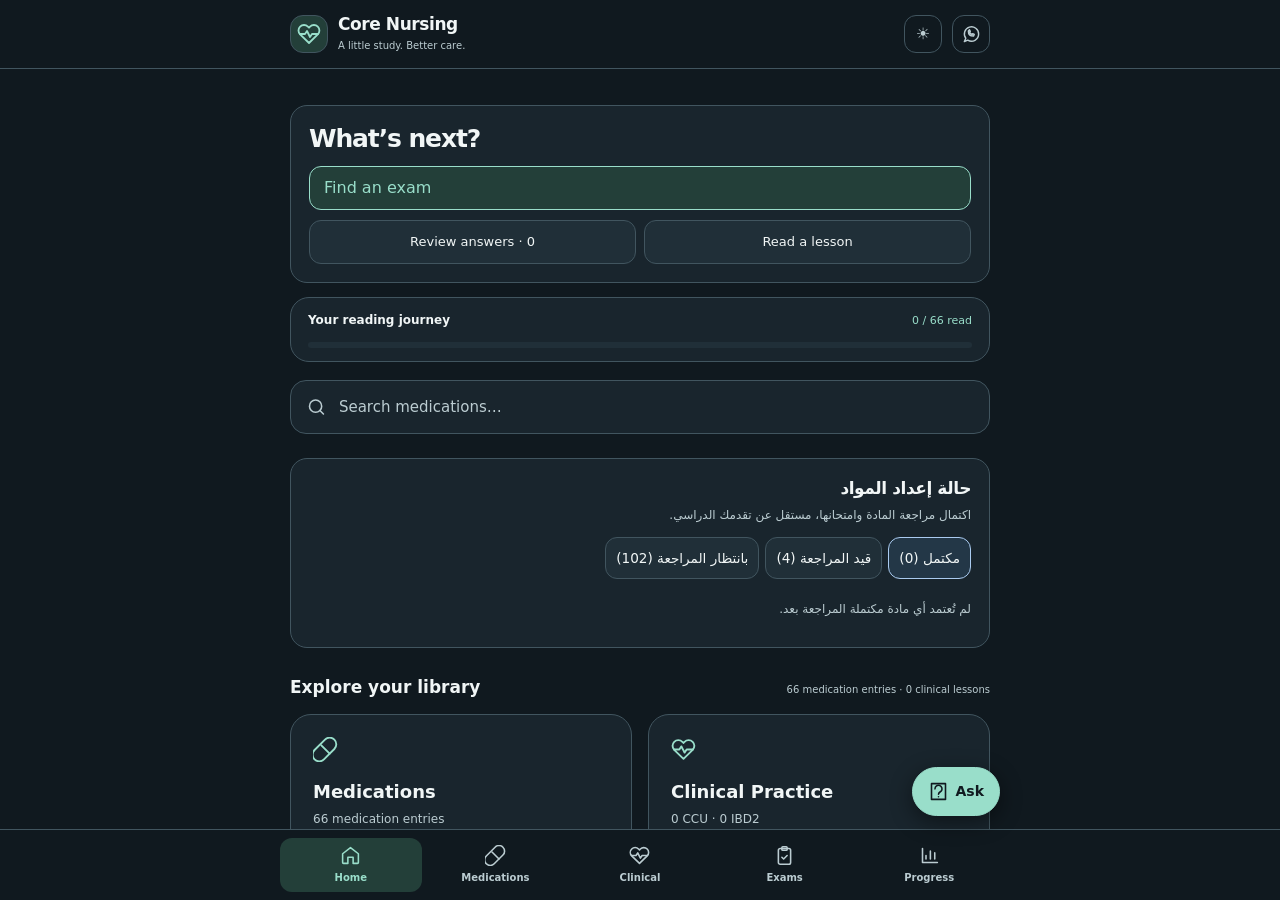
==== commit 0d25733d: "Add honest completed and in-review material categories with direct study and exam paths" ====
--- a/runtime/files/index.html
+++ b/runtime/files/index.html
@@ -5,14 +5,20 @@
 <div id="homeUpdateNotice" class="panel" hidden><button class="primary" onclick="checkForUpdates(true)">New update available · Update now</button></div>
 <div id="nextActionsHome" class="panel next-actions"></div>
 <div id="dueExamsHome" class="panel" hidden></div><div id="homeSnapshot" class="study-snapshot"></div><div id="continue-reading" class="panel"></div><label class="home-search" for="homeSearch"><svg viewBox="0 0 24 24" width="22" height="22" fill="none" stroke="currentColor" stroke-width="1.8" stroke-linecap="round" stroke-linejoin="round" aria-hidden="true"><circle cx="11" cy="11" r="7"/><path d="m20 20-4-4"/></svg><input id="homeSearch" type="search" placeholder="Search medications…" aria-label="Search medications" oninput="searchFromHome()" autocomplete="off"></label>
+<section id="materialReadiness" class="panel material-readiness" lang="ar" dir="rtl" tabindex="-1" aria-labelledby="materialReadinessTitle">
+<h2 id="materialReadinessTitle">حالة إعداد المواد</h2><p class="note">اكتمال مراجعة المادة وامتحانها، مستقل عن تقدمك الدراسي.</p>
+<div data-readiness-filters class="readiness-filters" role="group" aria-label="حالة إعداد المادة"></div>
+<div class="readiness-search"><input type="search" aria-label="البحث في المواد حسب حالة الإعداد" placeholder="ابحث عن دواء أو درس"><select aria-label="نوع المادة"><option value="all">الأدوية والدروس</option><option value="medication">الأدوية</option><option value="lesson">الدروس</option></select></div>
+<div data-readiness-list aria-live="polite"></div><button type="button" data-readiness-more hidden>عرض المزيد</button>
+</section>
 <div class="sectionlabel">Explore your library <small id="libraryCounts">57 source entries · 2 guides</small></div>
 <div class="grid">
 <button class="tile" onclick="showTab('library')"><svg viewBox="0 0 24 24" width="24" height="24" fill="none" stroke="currentColor" stroke-width="1.8" stroke-linecap="round" stroke-linejoin="round" aria-hidden="true"><path d="m10.5 20.5 10-10a6.36 6.36 0 0 0-9-9l-10 10a6.36 6.36 0 0 0 9 9z" transform="translate(0 1)"/><path d="m8 8 8 8"/></svg><strong class="blue-icon">Medications</strong><span id="medTileCount">Medication entries from your clinical references</span></button>
 <button class="tile" onclick="showTab('clinical')"><svg viewBox="0 0 24 24" width="24" height="24" fill="none" stroke="currentColor" stroke-width="1.8" stroke-linecap="round" stroke-linejoin="round" aria-hidden="true"><path d="M20.8 4.6a5.5 5.5 0 0 0-7.8 0L12 5.7l-1.1-1.1a5.5 5.5 0 0 0-7.8 7.8L12 21l8.8-8.6a5.5 5.5 0 0 0 0-7.8z"/><path d="M3 12h5l2-3 3 6 2-3h6"/></svg><strong class="green-icon">Clinical Practice</strong><span id="clinicalTileCount">CCU + IBD2 · case-driven lessons</span></button>
 <button class="tile" onclick="showTab('practice')"><svg viewBox="0 0 24 24" width="24" height="24" fill="none" stroke="currentColor" stroke-width="1.8" stroke-linecap="round" stroke-linejoin="round" aria-hidden="true"><rect x="5" y="4" width="14" height="18" rx="2"/><rect x="9" y="2" width="6" height="4" rx="1"/><path d="m9 14 2 2 4-4"/></svg><strong class="orange-icon">Exams</strong><span>Due exams, new attempts and saved answers</span></button>
 <button class="tile" onclick="showTab('progress')"><svg viewBox="0 0 24 24" width="24" height="24" fill="none" stroke="currentColor" stroke-width="1.8" stroke-linecap="round" stroke-linejoin="round" aria-hidden="true"><path d="M4 20V4M4 20h17M8 16v-4m5 4V7m5 9V9"/></svg><strong class="purple-icon">My Progress</strong><span>Reading, bookmarks and review history</span></button>
-<button class="tile" onclick="CoreNursingNotes.open()"><svg viewBox="0 0 24 24" width="24" height="24" fill="none" stroke="currentColor" stroke-width="1.8" stroke-linecap="round" aria-hidden="true"><path d="M4 3h16v18H4zM8 8h8M8 12h8M8 16h5"/></svg><strong>Questions &amp; requests</strong><span>Save, organize and review questions</span></button></div><section id="legacyUpgradeBanner" class="upgrade-note" lang="ar" dir="rtl" hidden style="margin-top:16px;margin-bottom:16px"><details class="panel"><summary style="cursor:pointer;font-weight:bold">📲 تحميل الإصدار الجديد — 0.2.35</summary><p>يتضمن هذا الإصدار تحسينات لحماية التطبيق وتأمين التحديثات، وزر التواصل والمساعدة.</p><ol><li>اضغط على «تحميل الإصدار الجديد».</li><li>بعد اكتمال التحميل، افتح ملف APK.</li><li>إذا طلب هاتفك السماح بالتثبيت من هذا المصدر، فعّل السماح، ثم اضغط «تحديث» أو «تثبيت».</li></ol><p><strong>لا تحذف التطبيق الحالي؛ ثبّت الإصدار الجديد فوقه للحفاظ على بياناتك.</strong></p><p>ستستمر تحديثات المحتوى الدراسي عبر زر «التحقق من تحديثات المحتوى» داخل التطبيق.</p><p>إذا كنت تستخدم الإصدار 0.2.35 بالفعل، فلا حاجة لإعادة تثبيته.</p><button type="button" onclick="downloadOfficialApk()">تحميل الإصدار الجديد</button><p id="apkDownloadHelp" hidden style="overflow-wrap:anywhere">انسخ هذا الرابط وافتحه في المتصفح:<br><span dir="ltr">https://raw.githubusercontent.com/Ezz10099/Core-Nursing-Content/main/downloads/Core-Nursing-0.2.35.apk</span></p></details></section><details class="panel home-updates" id="updatePanel" aria-busy="false"><summary>App &amp; content updates</summary><p id="updateNotice" role="status" hidden>New update available</p><p class="note" id="syncStatus" role="status">Check for the latest app and study content.</p><button id="updateButton" onclick="checkForUpdates(true)">Check for app &amp; content updates</button><p class="note" id="updateVersions"></p></details><div class="footnote"><svg viewBox="0 0 24 24" width="15" height="15" fill="none" stroke="currentColor" stroke-width="1.8" stroke-linecap="round" stroke-linejoin="round" aria-hidden="true"><path d="M12 22s8-4 8-10V5l-8-3-8 3v7c0 6 8 10 8 10z"/><path d="m9 12 2 2 4-4"/></svg> Core Nursing · © 2026 · Official educational build · not a bedside prescribing protocol</div><p class="note" id="creatorCredit">Created and maintained by <strong>Mostafa Fayez Siam</strong>.</p><details class="about-source"><summary>About · creator, sharing &amp; sources</summary><p>Study reference only. Entries combine your original CCU references with verified additions from later clinical rotations. Drug-specific safety is checked against current product information when new entries are added. For real patient care, confirm the product in hand, authorized local protocol, prescriber order, and current applicable guidance.</p><p>Sources include Used in CCU meds, the emergency-trolley addendum, and newer rotation-specific medication lists such as IBD2. Each entry states its source/rotation.</p><p><strong>Ownership &amp; sharing:</strong> © 2026 Mostafa Fayez Siam — Core Nursing. Original app code, interface, organization, and original educational commentary are reserved. The unmodified official APK may be shared non-commercially for personal educational use by nursing students. Resale, repackaging, modified redistribution, removal of attribution, or publishing under another name is not permitted without written permission, except where applicable law or a third-party licence permits. Sharing the app does not transfer ownership. These restrictions apply only to original material for which the creator holds rights. Third-party source material remains subject to its original rights and licences; its required credits and permissions must be retained.</p></details></section>
-<section id="library" class="hidden"><div class="title-row"><svg viewBox="0 0 24 24" width="25" height="25" fill="none" stroke="currentColor" stroke-width="1.8" stroke-linecap="round" stroke-linejoin="round" aria-hidden="true"><path d="m10.5 20.5 10-10a6.36 6.36 0 0 0-9-9l-10 10a6.36 6.36 0 0 0 9 9z" transform="translate(0 1)"/><path d="m8 8 8 8"/></svg><h1>Medications</h1></div><p class="muted">Browse medication entries by clinical source or rotation. One medication can appear in more than one classification.</p><div class="catalog-tabs" role="group" aria-label="Medication source"><button id="source-all" class="selected" onclick="setCatalogFilter('all')">All</button><button id="source-ccu" onclick="setCatalogFilter('ccu')">Used in CCU</button><button id="source-trolley" onclick="setCatalogFilter('trolley')">Emergency trolley</button><button id="source-ed" onclick="setCatalogFilter('ed')">ED medications</button><button id="source-ibd2" onclick="setCatalogFilter('ibd2')">IBD2 meds</button><button id="source-aids" onclick="setCatalogFilter('aids')">Decision aids</button></div><input id="search" class="search" type="search" placeholder="Search medications…" aria-label="Search medications" oninput="renderList()" autocomplete="off"><div id="reading-med"></div><div id="list"></div><div id="detail" class="hidden"></div><div id="guides" class="panel hidden"><h2>Decision aids from your references</h2><p class="note">These are historical source extracts, not independently verified current clinical algorithms.</p><div id="aidlinks"></div><div id="aidbody" class="hidden"></div></div></section>
+<button class="tile" onclick="CoreNursingNotes.open()"><svg viewBox="0 0 24 24" width="24" height="24" fill="none" stroke="currentColor" stroke-width="1.8" stroke-linecap="round" aria-hidden="true"><path d="M4 3h16v18H4zM8 8h8M8 12h8M8 16h5"/></svg><strong>Questions &amp; requests</strong><span>Questions, change requests and responses</span></button></div><section id="legacyUpgradeBanner" class="upgrade-note" lang="ar" dir="rtl" hidden style="margin-top:16px;margin-bottom:16px"><details class="panel"><summary style="cursor:pointer;font-weight:bold">📲 تحميل الإصدار الجديد — 0.2.35</summary><p>يتضمن هذا الإصدار تحسينات لحماية التطبيق وتأمين التحديثات، وزر التواصل والمساعدة.</p><ol><li>اضغط على «تحميل الإصدار الجديد».</li><li>بعد اكتمال التحميل، افتح ملف APK.</li><li>إذا طلب هاتفك السماح بالتثبيت من هذا المصدر، فعّل السماح، ثم اضغط «تحديث» أو «تثبيت».</li></ol><p><strong>لا تحذف التطبيق الحالي؛ ثبّت الإصدار الجديد فوقه للحفاظ على بياناتك.</strong></p><p>ستستمر تحديثات المحتوى الدراسي عبر زر «التحقق من تحديثات المحتوى» داخل التطبيق.</p><p>إذا كنت تستخدم الإصدار 0.2.35 بالفعل، فلا حاجة لإعادة تثبيته.</p><button type="button" onclick="downloadOfficialApk()">تحميل الإصدار الجديد</button><p id="apkDownloadHelp" hidden style="overflow-wrap:anywhere">انسخ هذا الرابط وافتحه في المتصفح:<br><span dir="ltr">https://raw.githubusercontent.com/Ezz10099/Core-Nursing-Content/main/downloads/Core-Nursing-0.2.35.apk</span></p></details></section><details class="panel home-updates" id="updatePanel" aria-busy="false"><summary>App &amp; content updates</summary><p id="updateNotice" role="status" hidden>New update available</p><p class="note" id="syncStatus" role="status">Check for the latest app and study content.</p><button id="updateButton" onclick="checkForUpdates(true)">Check for app &amp; content updates</button><p class="note" id="updateVersions"></p></details><div class="footnote"><svg viewBox="0 0 24 24" width="15" height="15" fill="none" stroke="currentColor" stroke-width="1.8" stroke-linecap="round" stroke-linejoin="round" aria-hidden="true"><path d="M12 22s8-4 8-10V5l-8-3-8 3v7c0 6 8 10 8 10z"/><path d="m9 12 2 2 4-4"/></svg> Core Nursing · © 2026 · Official educational build · not a bedside prescribing protocol</div><p class="note" id="creatorCredit">Created and maintained by <strong>Mostafa Fayez Siam</strong>.</p><details class="about-source"><summary>About · creator, sharing &amp; sources</summary><p>Study reference only. Entries combine your original CCU references with verified additions from later clinical rotations. Drug-specific safety is checked against current product information when new entries are added. For real patient care, confirm the product in hand, authorized local protocol, prescriber order, and current applicable guidance.</p><p>Sources include Used in CCU meds, the emergency-trolley addendum, and newer rotation-specific medication lists such as IBD2. Each entry states its source/rotation.</p><p><strong>Ownership &amp; sharing:</strong> © 2026 Mostafa Fayez Siam — Core Nursing. Original app code, interface, organization, and original educational commentary are reserved. The unmodified official APK may be shared non-commercially for personal educational use by nursing students. Resale, repackaging, modified redistribution, removal of attribution, or publishing under another name is not permitted without written permission, except where applicable law or a third-party licence permits. Sharing the app does not transfer ownership. These restrictions apply only to original material for which the creator holds rights. Third-party source material remains subject to its original rights and licences; its required credits and permissions must be retained.</p></details></section>
+<section id="library" class="hidden"><div class="title-row"><svg viewBox="0 0 24 24" width="25" height="25" fill="none" stroke="currentColor" stroke-width="1.8" stroke-linecap="round" stroke-linejoin="round" aria-hidden="true"><path d="m10.5 20.5 10-10a6.36 6.36 0 0 0-9-9l-10 10a6.36 6.36 0 0 0 9 9z" transform="translate(0 1)"/><path d="m8 8 8 8"/></svg><h1>Medications</h1></div><p class="muted">Browse medication entries by clinical source or rotation. One medication can appear in more than one classification.</p><button type="button" id="completedMedsLink" class="readiness-shortcut" onclick="CoreNursingReadiness.open('complete','medication')">مكتمل</button><div class="catalog-tabs" role="group" aria-label="Medication source"><button id="source-all" class="selected" onclick="setCatalogFilter('all')">All</button><button id="source-ccu" onclick="setCatalogFilter('ccu')">Used in CCU</button><button id="source-trolley" onclick="setCatalogFilter('trolley')">Emergency trolley</button><button id="source-ed" onclick="setCatalogFilter('ed')">ED medications</button><button id="source-ibd2" onclick="setCatalogFilter('ibd2')">IBD2 meds</button><button id="source-aids" onclick="setCatalogFilter('aids')">Decision aids</button></div><input id="search" class="search" type="search" placeholder="Search medications…" aria-label="Search medications" oninput="renderList()" autocomplete="off"><div id="reading-med"></div><div id="list"></div><div id="detail" class="hidden"></div><div id="guides" class="panel hidden"><h2>Decision aids from your references</h2><p class="note">These are historical source extracts, not independently verified current clinical algorithms.</p><div id="aidlinks"></div><div id="aidbody" class="hidden"></div></div></section>
 <section id="clinical" class="hidden">
 <div class="title-row"><svg viewBox="0 0 24 24" width="25" height="25" fill="none" stroke="currentColor" stroke-width="1.8" stroke-linecap="round" stroke-linejoin="round" aria-hidden="true"><path d="M20.8 4.6a5.5 5.5 0 0 0-7.8 0L12 5.7l-1.1-1.1a5.5 5.5 0 0 0-7.8 7.8L12 21l8.8-8.6a5.5 5.5 0 0 0 0-7.8z"/><path d="M3 12h5l2-3 3 6 2-3h6"/></svg><h1>Clinical Practice</h1></div>
 <p class="muted">Choose your clinical department. Each rotation keeps its own case-driven lessons and Q&amp;A.</p><p><button class="primary" type="button" onclick="CoreNursingNotes.open()">My questions &amp; requests ↗</button></p>
@@ -22,7 +28,7 @@
 </div>
 <p class="note" id="clinicalDepartmentNote">Coronary Care Unit · cardiovascular internship lessons and confirmed clinical Q&amp;A.</p>
 <div class="sectionlabel" id="clinicalLessonHeading">CCU Lessons</div>
-<input id="lessonSearch" class="search" type="search" placeholder="Search CCU lessons…" aria-label="Search clinical lessons" oninput="renderLessons()" autocomplete="off">
+<button type="button" id="completedLessonsLink" class="readiness-shortcut" onclick="CoreNursingReadiness.open('complete','lesson')">مكتمل</button><input id="lessonSearch" class="search" type="search" placeholder="Search CCU lessons…" aria-label="Search clinical lessons" oninput="renderLessons()" autocomplete="off">
 <div id="reading-lesson"></div><div id="lessonList"></div><div id="lessonDetail" class="hidden"></div>
 <div id="clinicalFaq" class="panel"><h2 id="clinicalFaqTitle">CCU FAQ</h2><p class="note" id="clinicalFaqNote">Clinical questions from this department that are not tied to one specific medication.</p><div id="reading-faq"></div><div id="clinicalFaqItems"></div></div>
 </section>
@@ -31,16 +37,17 @@
 <button class="back" type="button" onclick="showTab('clinical')">← Clinical Practice</button>
 <p class="muted">Save questions, content changes, design requests or problems here or from any screen. They save offline and sync privately for a response when connected. Never include identifying patient details.</p>
 <div class="panel notes-toolbar">
+<div class="inbox-type-tabs" role="group" aria-label="Show questions or requests"><button type="button" data-inbox-type="all" aria-pressed="true" onclick="CoreNursingNotes.filterKind('all')">All <span data-inbox-count="all">0</span></button><button type="button" data-inbox-type="question" aria-pressed="false" onclick="CoreNursingNotes.filterKind('question')">Questions <span data-inbox-count="question">0</span><small>I need an explanation</small></button><button type="button" data-inbox-type="request" aria-pressed="false" onclick="CoreNursingNotes.filterKind('request')">Requests <span data-inbox-count="request">0</span><small>I want something changed</small></button></div>
 <button class="primary" type="button" onclick="CoreNursingNotes.edit()">+ New question or request</button>
 <div class="notes-searchbar"><input id="noteSearch" type="search" placeholder="Search questions, requests or responses" aria-label="Search saved Q&A" oninput="CoreNursingNotes.render()">
-<select id="noteKindFilter" aria-label="Filter by type" onchange="CoreNursingNotes.render()"><option value="all">Questions &amp; requests</option><option value="question">Questions</option><option value="request">Requests</option></select><select id="noteFilter" aria-label="Filter by department" onchange="CoreNursingNotes.render()">
+<select hidden id="noteKindFilter" aria-label="Filter by type" onchange="CoreNursingNotes.render()"><option value="all">Questions &amp; requests</option><option value="question">Questions</option><option value="request">Requests</option></select><select id="noteFilter" aria-label="Filter by department" onchange="CoreNursingNotes.render()">
 <option value="all">All departments</option><option value="ibd2">Orthopaedics (IBD2)</option><option value="ed">Emergency (ED)</option><option value="ccu">CCU</option><option value="general">General</option>
 </select></div>
 <p class="note" id="notesCount"></p><p class="note" role="status" id="noteFeedback"></p>
 </div>
 <form id="noteEditor" class="panel notes-editor" hidden onsubmit="event.preventDefault();CoreNursingNotes.saveEditor()">
 <h2>Question or request</h2><input type="hidden" id="noteId">
-<label for="noteKind">Type</label><select data-entry-kind id="noteKind"><option value="question">Question</option><option value="request">Request</option></select><label data-entry-related hidden>Related to (optional)<select id="noteRelated"><option value="">Choose if useful</option><option value="content">Content</option><option value="app">App</option></select></label><p class="note">Type is suggested from your text. You can change it.</p><label for="noteDept">Department</label><select id="noteDept"><option value="ibd2">Orthopaedics (IBD2)</option><option value="ed">Emergency (ED)</option><option value="ccu">CCU</option><option value="general">General</option></select>
+<label for="noteKind">Type</label><select data-entry-kind id="noteKind"><option value="question">Question — I need an explanation</option><option value="request">Request — I want a change</option></select><label data-entry-related hidden>Related to (optional)<select id="noteRelated"><option value="">Choose if useful</option><option value="content">Study content — lessons or medications</option><option value="app">App — design, navigation or a problem</option></select></label><p class="note"><span data-entry-help>Question: ask for an explanation. Example: “Why does this happen?”</span> You can change the suggested type.</p><label for="noteDept">Department</label><select id="noteDept"><option value="ibd2">Orthopaedics (IBD2)</option><option value="ed">Emergency (ED)</option><option value="ccu">CCU</option><option value="general">General</option></select>
 <label for="noteQuestion">Question or request</label><textarea id="noteQuestion" rows="3" maxlength="1000" required placeholder="What does new tingling after a fracture mean?"></textarea>
 <label for="noteAnswer">Optional answer / response</label><textarea id="noteAnswer" rows="6" maxlength="10000" placeholder="Leave blank if you want an answer in this ChatGPT session."></textarea>
 <label for="noteTags">Tags (separate by commas)</label><input id="noteTags" placeholder="Neurovascular, Compartment syndrome">
@@ -67,7 +74,7 @@
 <p id="quickQuestionContext" class="quick-question-context"></p>
 <label for="quickQuestionText">What would you like to ask or change?</label>
 <textarea id="quickQuestionText" maxlength="1000" rows="4" required placeholder="Ask a question, describe a problem or request a change. You can continue studying after saving."></textarea>
-<label for="quickQuestionKind">Type</label><select data-entry-kind id="quickQuestionKind"><option value="question">Question</option><option value="request">Request</option></select><label data-entry-related hidden>Related to (optional)<select id="quickQuestionRelated"><option value="">Choose if useful</option><option value="content">Content</option><option value="app">App</option></select></label><p class="note">Type is suggested from your text. You can change it.</p><label for="quickQuestionDept">Department</label>
+<label for="quickQuestionKind">Type</label><select data-entry-kind id="quickQuestionKind"><option value="question">Question — I need an explanation</option><option value="request">Request — I want a change</option></select><label data-entry-related hidden>Related to (optional)<select id="quickQuestionRelated"><option value="">Choose if useful</option><option value="content">Study content — lessons or medications</option><option value="app">App — design, navigation or a problem</option></select></label><p class="note"><span data-entry-help>Question: ask for an explanation. Example: “Why does this happen?”</span> You can change the suggested type.</p><label for="quickQuestionDept">Department</label>
 <select id="quickQuestionDept"><option value="general">General</option><option value="ibd2">Orthopaedics (IBD2)</option><option value="ed">Emergency (ED)</option><option value="ccu">CCU</option></select>
 <p id="quickQuestionTiming" class="quick-question-warning" hidden>Advanced exam timer continues while you write.</p>
 <p class="quick-question-help">Saves immediately on this device, even offline. Never include patient-identifying details.</p>
@@ -75,4 +82,4 @@
 <div class="quick-question-actions"><button type="button" onclick="CoreNursingNotes.quickView()">My inbox</button><button class="primary" type="submit">Save &amp; return</button></div>
 </form></div>
 <div id="quickQuestionToast" class="quick-question-toast" role="status" hidden></div>
-<div id="updatePopup" class="update-popup" role="dialog" aria-modal="true" aria-labelledby="updatePopupTitle" aria-describedby="updatePopupText" hidden><div class="panel"><h2 id="updatePopupTitle">Update available</h2><p id="updatePopupText"></p><div class="tools"><button class="primary" id="popupUpdateNow">Update now</button><button id="popupUpdateLater">Later</button></div></div></div><script src="js/study-ui.js"></script><script src="js/reading.js"></script><script src="js/question-marks.js"></script><script src="js/exam-core.js"></script><script src="js/exam-data.js"></script><script src="js/exam-data-01.js"></script><script src="js/exam-data-02.js"></script><script src="js/exam-data-03.js"></script><script src="js/exam-data-04.js"></script><script src="js/exam-data-05.js"></script><script src="js/exam-data-06.js"></script><script src="js/app.js"></script><script src="js/notes.js"></script><script src="js/exams.js"></script><script src="js/updates.js"></script></body></html>
+<div id="updatePopup" class="update-popup" role="dialog" aria-modal="true" aria-labelledby="updatePopupTitle" aria-describedby="updatePopupText" hidden><div class="panel"><h2 id="updatePopupTitle">Update available</h2><p id="updatePopupText"></p><div class="tools"><button class="primary" id="popupUpdateNow">Update now</button><button id="popupUpdateLater">Later</button></div></div></div><script src="js/study-ui.js"></script><script src="js/reading.js"></script><script src="js/question-marks.js"></script><script src="js/exam-core.js"></script><script src="js/exam-data.js"></script><script src="js/exam-data-01.js"></script><script src="js/exam-data-02.js"></script><script src="js/exam-data-03.js"></script><script src="js/exam-data-04.js"></script><script src="js/exam-data-05.js"></script><script src="js/exam-data-06.js"></script><script src="js/app.js"></script><script src="js/notes.js"></script><script src="js/exams.js"></script><script src="js/readiness-data.js"></script><script src="js/material-readiness.js"></script><script src="js/updates.js"></script></body></html>
--- a/runtime/files/css/app.css
+++ b/runtime/files/css/app.css
@@ -115,3 +115,24 @@
 @media(min-width:640px){.quick-question-fab{right:max(22px,calc((100vw - 760px)/2 + 20px))}.quick-question-overlay{align-items:center}}
 
 .inline-question label{display:block;font-size:13px;margin:10px 0}.inline-question select{display:block;width:100%;min-height:44px;padding:10px;border:1px solid var(--line);border-radius:11px;background:var(--bg);color:var(--text);font:inherit}
+
+/* Personal inbox: two explicit types, with response state kept separate. */
+.inbox-type-tabs{display:grid;grid-template-columns:.65fr 1fr 1fr;gap:8px;margin-bottom:16px}
+.inbox-type-tabs button{padding:12px 8px;text-align:left;line-height:1.35;border:1px solid var(--line);background:var(--surface);color:var(--text);min-width:0;border-radius:12px;font-weight:700;font-size:14px}
+.inbox-type-tabs button[aria-pressed="true"]{border-color:var(--blue);background:var(--blue-bg)}
+.inbox-type-tabs small{display:block;font-weight:400;font-size:11px;color:var(--muted);margin-top:6px}
+.inbox-type-tabs span,.inbox-group-heading h2 span{display:inline-block;font-size:12px;font-weight:500;margin-left:4px;color:var(--muted)}
+.inbox-group{margin:26px 0 32px}.inbox-group-heading{padding-bottom:12px;border-bottom:2px solid var(--line);margin-bottom:16px}.inbox-group-heading h2{margin:0 0 5px;font-size:23px}.inbox-group-heading p{font-size:13px;color:var(--muted);margin:0}
+.inbox-status-heading{font-size:12px;color:var(--muted);font-weight:600;margin:16px 0 10px}.inbox-kind{font-size:12px;font-weight:700;padding:4px 9px;border-radius:7px;background:var(--blue-bg);color:var(--blue)}.inbox-request .inbox-kind{background:var(--warm-bg);color:var(--warm)}
+.inbox-card h3{white-space:pre-wrap;overflow-wrap:anywhere;margin:12px 0 8px;line-height:1.6}.inbox-context{font-size:12px;color:var(--muted);overflow-wrap:anywhere;margin-bottom:12px}.inbox-answered{margin-top:16px}.inbox-answered>summary{font-size:14px;padding:12px 0}.inbox-empty{padding:14px;border:1px dashed var(--line);border-radius:12px}
+@media(min-width:650px){.notes-searchbar{grid-template-columns:1fr 190px}}
+
+.reader-intro .page-heading{font-size:24px;line-height:1.35}.reader-meta:empty{display:none}.exam-entry>.primary{width:100%;min-height:48px}.review-your-answer,.review-correct-answer{overflow-wrap:anywhere}.exam-option-explanations>summary{display:flex;align-items:center;gap:10px;margin-top:10px}
+
+.inline-question>summary{font-size:14px;font-weight:600}.inline-question textarea{box-sizing:border-box;width:100%;min-height:80px;margin-top:14px;padding:12px;border:1px solid var(--line);border-radius:11px;background:var(--bg);color:var(--text);font:inherit;resize:vertical}.reader-finish{padding:0;background:transparent;border:0}.reader-finish>.reading-control{margin:0}
+
+.material-readiness{scroll-margin-top:12px}.material-readiness h2{margin-bottom:6px}.readiness-filters{display:flex;flex-wrap:wrap;gap:6px;margin:12px 0}.readiness-filters button{font-size:.85rem;padding:8px 10px;min-height:42px}.readiness-filters button[aria-pressed=true]{background:var(--blue-bg);border-color:var(--blue);color:var(--text)}.readiness-search{display:flex;gap:8px;margin:10px 0}.readiness-search input{min-width:0;flex:1}.readiness-search select{max-width:44%;min-width:0}.material-readiness-card{padding:12px 0;border-top:1px solid var(--line)}.material-readiness-card h3{margin:5px 0 10px;overflow-wrap:anywhere}.material-readiness-card .tools{margin:0}.material-readiness-badge{display:inline-block;background:var(--soft);color:var(--muted);border:1px solid var(--line);padding:3px 8px;border-radius:9px;font-size:.75rem;margin:4px 4px 5px 0}.material-readiness-badge[data-readiness=complete]{background:var(--blue-bg);color:var(--blue)}.readiness-shortcut{margin-bottom:10px;min-height:42px}.material-readiness-empty{padding:9px 0}
+
+.readiness-search[hidden]{display:none}.readiness-search input,.readiness-search select{font:inherit;font-size:.85rem;background:var(--bg);color:var(--text);border:1px solid var(--line);border-radius:10px;padding:10px;min-height:44px}.readiness-search select{width:135px}.material-readiness .tools button{min-height:44px}
+
+body.reading-view .readiness-shortcut{display:none}
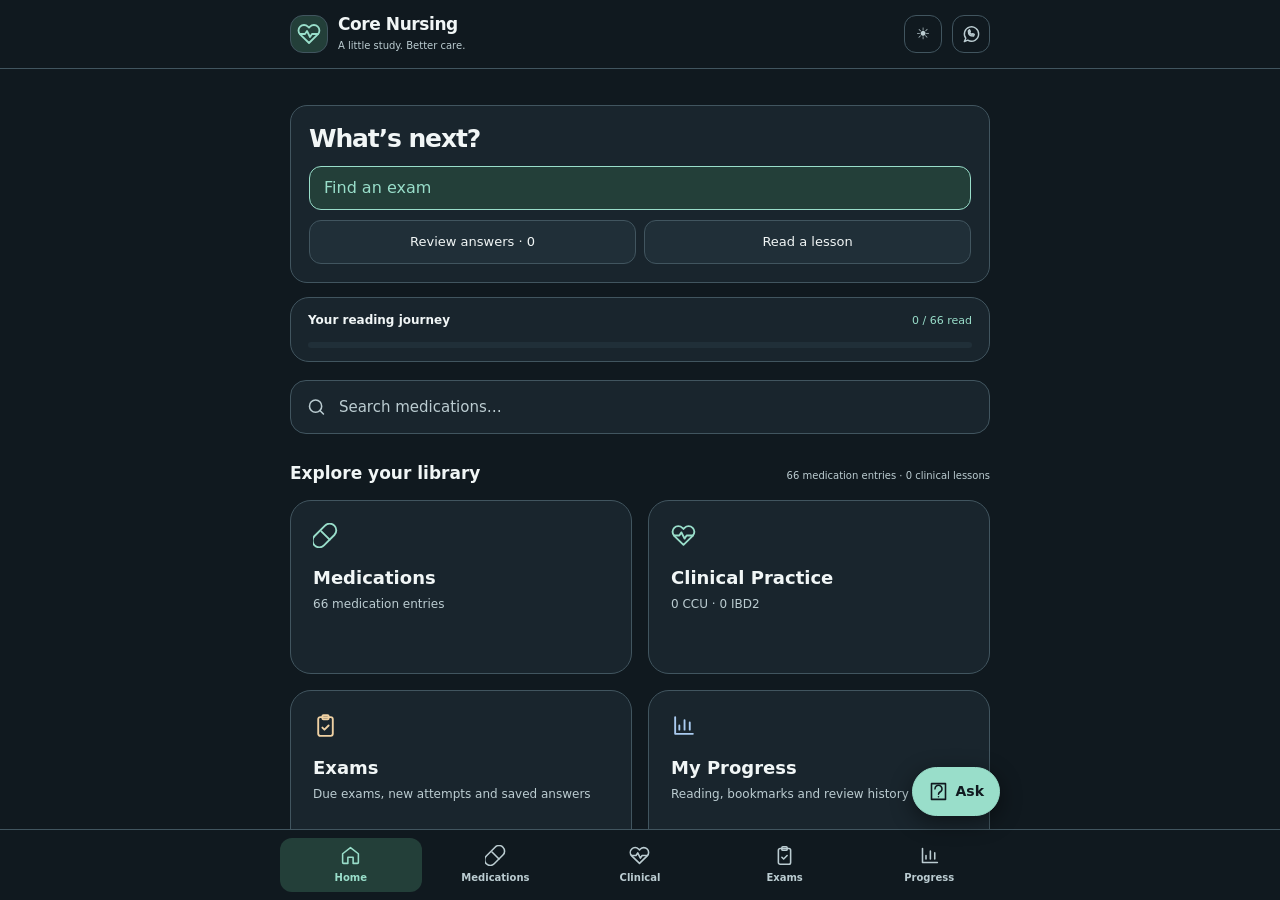
==== commit 8f4a1007: "Move editorial readiness off Home and add Completed medications category" ====
--- a/runtime/files/index.html
+++ b/runtime/files/index.html
@@ -5,12 +5,7 @@
 <div id="homeUpdateNotice" class="panel" hidden><button class="primary" onclick="checkForUpdates(true)">New update available · Update now</button></div>
 <div id="nextActionsHome" class="panel next-actions"></div>
 <div id="dueExamsHome" class="panel" hidden></div><div id="homeSnapshot" class="study-snapshot"></div><div id="continue-reading" class="panel"></div><label class="home-search" for="homeSearch"><svg viewBox="0 0 24 24" width="22" height="22" fill="none" stroke="currentColor" stroke-width="1.8" stroke-linecap="round" stroke-linejoin="round" aria-hidden="true"><circle cx="11" cy="11" r="7"/><path d="m20 20-4-4"/></svg><input id="homeSearch" type="search" placeholder="Search medications…" aria-label="Search medications" oninput="searchFromHome()" autocomplete="off"></label>
-<section id="materialReadiness" class="panel material-readiness" lang="ar" dir="rtl" tabindex="-1" aria-labelledby="materialReadinessTitle">
-<h2 id="materialReadinessTitle">حالة إعداد المواد</h2><p class="note">اكتمال مراجعة المادة وامتحانها، مستقل عن تقدمك الدراسي.</p>
-<div data-readiness-filters class="readiness-filters" role="group" aria-label="حالة إعداد المادة"></div>
-<div class="readiness-search"><input type="search" aria-label="البحث في المواد حسب حالة الإعداد" placeholder="ابحث عن دواء أو درس"><select aria-label="نوع المادة"><option value="all">الأدوية والدروس</option><option value="medication">الأدوية</option><option value="lesson">الدروس</option></select></div>
-<div data-readiness-list aria-live="polite"></div><button type="button" data-readiness-more hidden>عرض المزيد</button>
-</section>
+
 <div class="sectionlabel">Explore your library <small id="libraryCounts">57 source entries · 2 guides</small></div>
 <div class="grid">
 <button class="tile" onclick="showTab('library')"><svg viewBox="0 0 24 24" width="24" height="24" fill="none" stroke="currentColor" stroke-width="1.8" stroke-linecap="round" stroke-linejoin="round" aria-hidden="true"><path d="m10.5 20.5 10-10a6.36 6.36 0 0 0-9-9l-10 10a6.36 6.36 0 0 0 9 9z" transform="translate(0 1)"/><path d="m8 8 8 8"/></svg><strong class="blue-icon">Medications</strong><span id="medTileCount">Medication entries from your clinical references</span></button>
@@ -18,7 +13,12 @@
 <button class="tile" onclick="showTab('practice')"><svg viewBox="0 0 24 24" width="24" height="24" fill="none" stroke="currentColor" stroke-width="1.8" stroke-linecap="round" stroke-linejoin="round" aria-hidden="true"><rect x="5" y="4" width="14" height="18" rx="2"/><rect x="9" y="2" width="6" height="4" rx="1"/><path d="m9 14 2 2 4-4"/></svg><strong class="orange-icon">Exams</strong><span>Due exams, new attempts and saved answers</span></button>
 <button class="tile" onclick="showTab('progress')"><svg viewBox="0 0 24 24" width="24" height="24" fill="none" stroke="currentColor" stroke-width="1.8" stroke-linecap="round" stroke-linejoin="round" aria-hidden="true"><path d="M4 20V4M4 20h17M8 16v-4m5 4V7m5 9V9"/></svg><strong class="purple-icon">My Progress</strong><span>Reading, bookmarks and review history</span></button>
 <button class="tile" onclick="CoreNursingNotes.open()"><svg viewBox="0 0 24 24" width="24" height="24" fill="none" stroke="currentColor" stroke-width="1.8" stroke-linecap="round" aria-hidden="true"><path d="M4 3h16v18H4zM8 8h8M8 12h8M8 16h5"/></svg><strong>Questions &amp; requests</strong><span>Questions, change requests and responses</span></button></div><section id="legacyUpgradeBanner" class="upgrade-note" lang="ar" dir="rtl" hidden style="margin-top:16px;margin-bottom:16px"><details class="panel"><summary style="cursor:pointer;font-weight:bold">📲 تحميل الإصدار الجديد — 0.2.35</summary><p>يتضمن هذا الإصدار تحسينات لحماية التطبيق وتأمين التحديثات، وزر التواصل والمساعدة.</p><ol><li>اضغط على «تحميل الإصدار الجديد».</li><li>بعد اكتمال التحميل، افتح ملف APK.</li><li>إذا طلب هاتفك السماح بالتثبيت من هذا المصدر، فعّل السماح، ثم اضغط «تحديث» أو «تثبيت».</li></ol><p><strong>لا تحذف التطبيق الحالي؛ ثبّت الإصدار الجديد فوقه للحفاظ على بياناتك.</strong></p><p>ستستمر تحديثات المحتوى الدراسي عبر زر «التحقق من تحديثات المحتوى» داخل التطبيق.</p><p>إذا كنت تستخدم الإصدار 0.2.35 بالفعل، فلا حاجة لإعادة تثبيته.</p><button type="button" onclick="downloadOfficialApk()">تحميل الإصدار الجديد</button><p id="apkDownloadHelp" hidden style="overflow-wrap:anywhere">انسخ هذا الرابط وافتحه في المتصفح:<br><span dir="ltr">https://raw.githubusercontent.com/Ezz10099/Core-Nursing-Content/main/downloads/Core-Nursing-0.2.35.apk</span></p></details></section><details class="panel home-updates" id="updatePanel" aria-busy="false"><summary>App &amp; content updates</summary><p id="updateNotice" role="status" hidden>New update available</p><p class="note" id="syncStatus" role="status">Check for the latest app and study content.</p><button id="updateButton" onclick="checkForUpdates(true)">Check for app &amp; content updates</button><p class="note" id="updateVersions"></p></details><div class="footnote"><svg viewBox="0 0 24 24" width="15" height="15" fill="none" stroke="currentColor" stroke-width="1.8" stroke-linecap="round" stroke-linejoin="round" aria-hidden="true"><path d="M12 22s8-4 8-10V5l-8-3-8 3v7c0 6 8 10 8 10z"/><path d="m9 12 2 2 4-4"/></svg> Core Nursing · © 2026 · Official educational build · not a bedside prescribing protocol</div><p class="note" id="creatorCredit">Created and maintained by <strong>Mostafa Fayez Siam</strong>.</p><details class="about-source"><summary>About · creator, sharing &amp; sources</summary><p>Study reference only. Entries combine your original CCU references with verified additions from later clinical rotations. Drug-specific safety is checked against current product information when new entries are added. For real patient care, confirm the product in hand, authorized local protocol, prescriber order, and current applicable guidance.</p><p>Sources include Used in CCU meds, the emergency-trolley addendum, and newer rotation-specific medication lists such as IBD2. Each entry states its source/rotation.</p><p><strong>Ownership &amp; sharing:</strong> © 2026 Mostafa Fayez Siam — Core Nursing. Original app code, interface, organization, and original educational commentary are reserved. The unmodified official APK may be shared non-commercially for personal educational use by nursing students. Resale, repackaging, modified redistribution, removal of attribution, or publishing under another name is not permitted without written permission, except where applicable law or a third-party licence permits. Sharing the app does not transfer ownership. These restrictions apply only to original material for which the creator holds rights. Third-party source material remains subject to its original rights and licences; its required credits and permissions must be retained.</p></details></section>
-<section id="library" class="hidden"><div class="title-row"><svg viewBox="0 0 24 24" width="25" height="25" fill="none" stroke="currentColor" stroke-width="1.8" stroke-linecap="round" stroke-linejoin="round" aria-hidden="true"><path d="m10.5 20.5 10-10a6.36 6.36 0 0 0-9-9l-10 10a6.36 6.36 0 0 0 9 9z" transform="translate(0 1)"/><path d="m8 8 8 8"/></svg><h1>Medications</h1></div><p class="muted">Browse medication entries by clinical source or rotation. One medication can appear in more than one classification.</p><button type="button" id="completedMedsLink" class="readiness-shortcut" onclick="CoreNursingReadiness.open('complete','medication')">مكتمل</button><div class="catalog-tabs" role="group" aria-label="Medication source"><button id="source-all" class="selected" onclick="setCatalogFilter('all')">All</button><button id="source-ccu" onclick="setCatalogFilter('ccu')">Used in CCU</button><button id="source-trolley" onclick="setCatalogFilter('trolley')">Emergency trolley</button><button id="source-ed" onclick="setCatalogFilter('ed')">ED medications</button><button id="source-ibd2" onclick="setCatalogFilter('ibd2')">IBD2 meds</button><button id="source-aids" onclick="setCatalogFilter('aids')">Decision aids</button></div><input id="search" class="search" type="search" placeholder="Search medications…" aria-label="Search medications" oninput="renderList()" autocomplete="off"><div id="reading-med"></div><div id="list"></div><div id="detail" class="hidden"></div><div id="guides" class="panel hidden"><h2>Decision aids from your references</h2><p class="note">These are historical source extracts, not independently verified current clinical algorithms.</p><div id="aidlinks"></div><div id="aidbody" class="hidden"></div></div></section>
+<section id="library" class="hidden"><div class="title-row"><svg viewBox="0 0 24 24" width="25" height="25" fill="none" stroke="currentColor" stroke-width="1.8" stroke-linecap="round" stroke-linejoin="round" aria-hidden="true"><path d="m10.5 20.5 10-10a6.36 6.36 0 0 0-9-9l-10 10a6.36 6.36 0 0 0 9 9z" transform="translate(0 1)"/><path d="m8 8 8 8"/></svg><h1>Medications</h1></div><p class="muted">Browse medication entries by clinical source or rotation. One medication can appear in more than one classification.</p><div class="catalog-tabs" role="group" aria-label="Medication source"><button id="source-all" class="selected" onclick="setCatalogFilter('all')">All</button><button id="source-complete" onclick="setCatalogFilter('complete')">Completed</button><button id="source-ccu" onclick="setCatalogFilter('ccu')">Used in CCU</button><button id="source-trolley" onclick="setCatalogFilter('trolley')">Emergency trolley</button><button id="source-ed" onclick="setCatalogFilter('ed')">ED medications</button><button id="source-ibd2" onclick="setCatalogFilter('ibd2')">IBD2 meds</button><button id="source-aids" onclick="setCatalogFilter('aids')">Decision aids</button></div><details id="materialPreparationDetails" class="material-preparation-details"><summary>Material preparation status</summary><section id="materialReadiness" class="panel material-readiness" lang="ar" dir="rtl" tabindex="-1" aria-labelledby="materialReadinessTitle">
+<h2 id="materialReadinessTitle">حالة إعداد المواد</h2><p class="note">اكتمال مراجعة المادة وامتحانها، مستقل عن تقدمك الدراسي.</p>
+<div data-readiness-filters class="readiness-filters" role="group" aria-label="حالة إعداد المادة"></div>
+<div class="readiness-search"><input type="search" aria-label="البحث في المواد حسب حالة الإعداد" placeholder="ابحث عن دواء أو درس"><select aria-label="نوع المادة"><option value="all">الأدوية والدروس</option><option value="medication">الأدوية</option><option value="lesson">الدروس</option></select></div>
+<div data-readiness-list aria-live="polite"></div><button type="button" data-readiness-more hidden>عرض المزيد</button>
+</section></details><input id="search" class="search" type="search" placeholder="Search medications…" aria-label="Search medications" oninput="renderList()" autocomplete="off"><div id="reading-med"></div><div id="list"></div><div id="detail" class="hidden"></div><div id="guides" class="panel hidden"><h2>Decision aids from your references</h2><p class="note">These are historical source extracts, not independently verified current clinical algorithms.</p><div id="aidlinks"></div><div id="aidbody" class="hidden"></div></div></section>
 <section id="clinical" class="hidden">
 <div class="title-row"><svg viewBox="0 0 24 24" width="25" height="25" fill="none" stroke="currentColor" stroke-width="1.8" stroke-linecap="round" stroke-linejoin="round" aria-hidden="true"><path d="M20.8 4.6a5.5 5.5 0 0 0-7.8 0L12 5.7l-1.1-1.1a5.5 5.5 0 0 0-7.8 7.8L12 21l8.8-8.6a5.5 5.5 0 0 0 0-7.8z"/><path d="M3 12h5l2-3 3 6 2-3h6"/></svg><h1>Clinical Practice</h1></div>
 <p class="muted">Choose your clinical department. Each rotation keeps its own case-driven lessons and Q&amp;A.</p><p><button class="primary" type="button" onclick="CoreNursingNotes.open()">My questions &amp; requests ↗</button></p>
--- a/runtime/files/css/app.css
+++ b/runtime/files/css/app.css
@@ -136,3 +136,20 @@
 .readiness-search[hidden]{display:none}.readiness-search input,.readiness-search select{font:inherit;font-size:.85rem;background:var(--bg);color:var(--text);border:1px solid var(--line);border-radius:10px;padding:10px;min-height:44px}.readiness-search select{width:135px}.material-readiness .tools button{min-height:44px}
 
 body.reading-view .readiness-shortcut{display:none}
+
+/* Compact, comfortable reading for privately synced answers. */
+.study-answer-details{margin:12px 0 10px;border-top:1px solid var(--line)}
+.study-answer-details>summary{min-height:48px;font-size:14px;list-style-position:inside}
+.study-answer-content{padding:3px 0 8px;font-size:15px;line-height:1.75;overflow-wrap:anywhere}
+.study-answer-paragraph{margin:8px 0 12px}
+.study-answer-paragraph:first-child{font-weight:600;color:var(--text)}
+.study-answer-bullet{display:flex;gap:9px;align-items:flex-start;margin:7px 0;padding-left:2px}
+.study-answer-bullet>span:first-child{flex:none;color:var(--accent);font-weight:700}
+.study-answer-space{height:5px}
+.next-lesson{margin:16px 0 28px}
+.next-lesson button{width:100%;text-align:center;min-height:48px;white-space:normal;line-height:1.45;padding:12px}
+
+/* Taylor Spatial Frame part-identification schematic. */
+.tsf-figure{max-width:520px;margin:14px 0 20px;padding:10px;border:1px solid var(--line);border-radius:15px;background:var(--surface)}
+.tsf-figure svg{width:100%;height:auto;display:block;overflow:visible;color:var(--text)}
+.tsf-figure figcaption{font-size:12px;line-height:1.55;color:var(--muted);padding:4px 6px 7px}
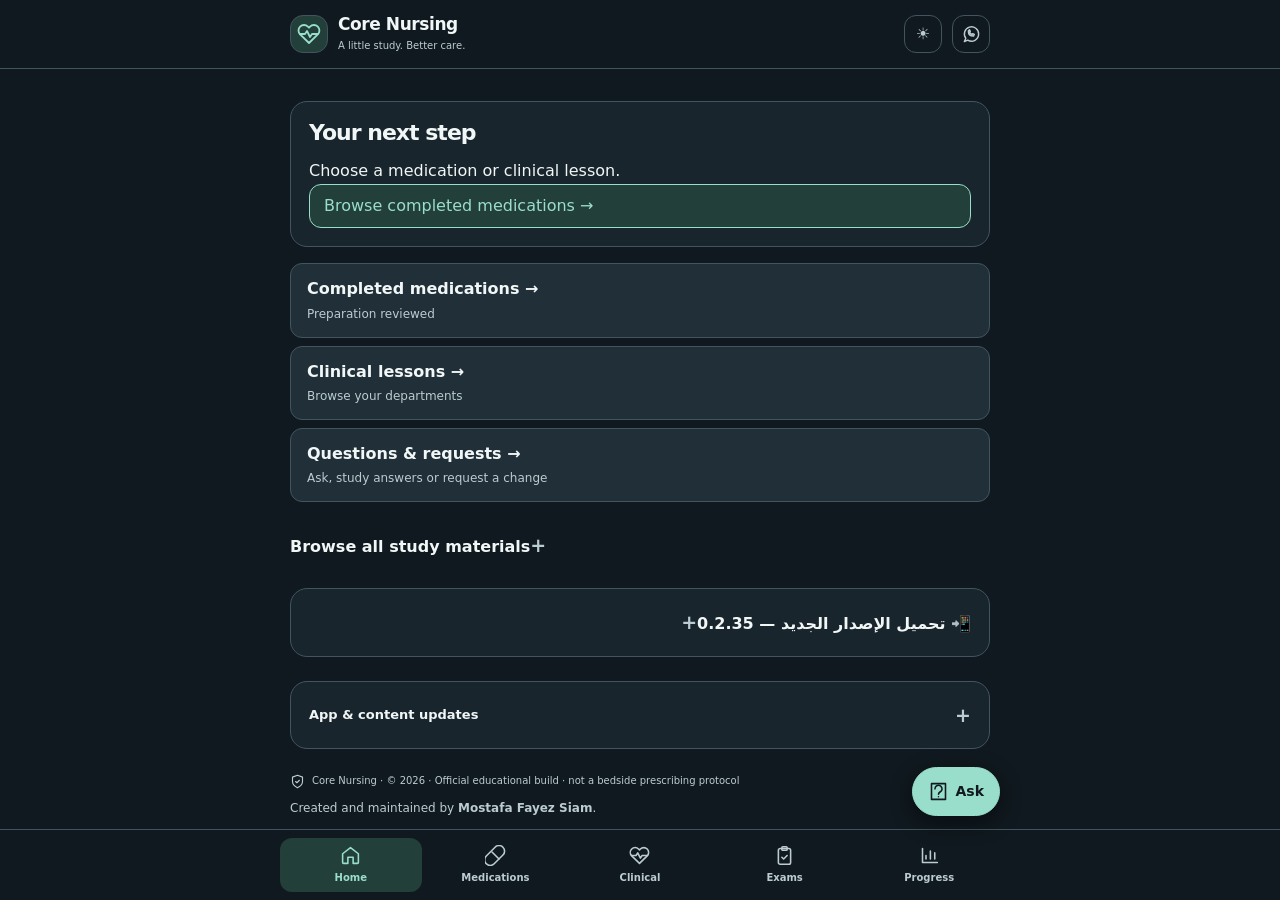
==== commit 6fecae7f: "Simplify Home and prioritize studying, with reading statistics in Progress" ====
--- a/runtime/files/index.html
+++ b/runtime/files/index.html
@@ -4,16 +4,8 @@
 <section id="home">
 <div id="homeUpdateNotice" class="panel" hidden><button class="primary" onclick="checkForUpdates(true)">New update available · Update now</button></div>
 <div id="nextActionsHome" class="panel next-actions"></div>
-<div id="dueExamsHome" class="panel" hidden></div><div id="homeSnapshot" class="study-snapshot"></div><div id="continue-reading" class="panel"></div><label class="home-search" for="homeSearch"><svg viewBox="0 0 24 24" width="22" height="22" fill="none" stroke="currentColor" stroke-width="1.8" stroke-linecap="round" stroke-linejoin="round" aria-hidden="true"><circle cx="11" cy="11" r="7"/><path d="m20 20-4-4"/></svg><input id="homeSearch" type="search" placeholder="Search medications…" aria-label="Search medications" oninput="searchFromHome()" autocomplete="off"></label>
-
-<div class="sectionlabel">Explore your library <small id="libraryCounts">57 source entries · 2 guides</small></div>
-<div class="grid">
-<button class="tile" onclick="showTab('library')"><svg viewBox="0 0 24 24" width="24" height="24" fill="none" stroke="currentColor" stroke-width="1.8" stroke-linecap="round" stroke-linejoin="round" aria-hidden="true"><path d="m10.5 20.5 10-10a6.36 6.36 0 0 0-9-9l-10 10a6.36 6.36 0 0 0 9 9z" transform="translate(0 1)"/><path d="m8 8 8 8"/></svg><strong class="blue-icon">Medications</strong><span id="medTileCount">Medication entries from your clinical references</span></button>
-<button class="tile" onclick="showTab('clinical')"><svg viewBox="0 0 24 24" width="24" height="24" fill="none" stroke="currentColor" stroke-width="1.8" stroke-linecap="round" stroke-linejoin="round" aria-hidden="true"><path d="M20.8 4.6a5.5 5.5 0 0 0-7.8 0L12 5.7l-1.1-1.1a5.5 5.5 0 0 0-7.8 7.8L12 21l8.8-8.6a5.5 5.5 0 0 0 0-7.8z"/><path d="M3 12h5l2-3 3 6 2-3h6"/></svg><strong class="green-icon">Clinical Practice</strong><span id="clinicalTileCount">CCU + IBD2 · case-driven lessons</span></button>
-<button class="tile" onclick="showTab('practice')"><svg viewBox="0 0 24 24" width="24" height="24" fill="none" stroke="currentColor" stroke-width="1.8" stroke-linecap="round" stroke-linejoin="round" aria-hidden="true"><rect x="5" y="4" width="14" height="18" rx="2"/><rect x="9" y="2" width="6" height="4" rx="1"/><path d="m9 14 2 2 4-4"/></svg><strong class="orange-icon">Exams</strong><span>Due exams, new attempts and saved answers</span></button>
-<button class="tile" onclick="showTab('progress')"><svg viewBox="0 0 24 24" width="24" height="24" fill="none" stroke="currentColor" stroke-width="1.8" stroke-linecap="round" stroke-linejoin="round" aria-hidden="true"><path d="M4 20V4M4 20h17M8 16v-4m5 4V7m5 9V9"/></svg><strong class="purple-icon">My Progress</strong><span>Reading, bookmarks and review history</span></button>
-<button class="tile" onclick="CoreNursingNotes.open()"><svg viewBox="0 0 24 24" width="24" height="24" fill="none" stroke="currentColor" stroke-width="1.8" stroke-linecap="round" aria-hidden="true"><path d="M4 3h16v18H4zM8 8h8M8 12h8M8 16h5"/></svg><strong>Questions &amp; requests</strong><span>Questions, change requests and responses</span></button></div><section id="legacyUpgradeBanner" class="upgrade-note" lang="ar" dir="rtl" hidden style="margin-top:16px;margin-bottom:16px"><details class="panel"><summary style="cursor:pointer;font-weight:bold">📲 تحميل الإصدار الجديد — 0.2.35</summary><p>يتضمن هذا الإصدار تحسينات لحماية التطبيق وتأمين التحديثات، وزر التواصل والمساعدة.</p><ol><li>اضغط على «تحميل الإصدار الجديد».</li><li>بعد اكتمال التحميل، افتح ملف APK.</li><li>إذا طلب هاتفك السماح بالتثبيت من هذا المصدر، فعّل السماح، ثم اضغط «تحديث» أو «تثبيت».</li></ol><p><strong>لا تحذف التطبيق الحالي؛ ثبّت الإصدار الجديد فوقه للحفاظ على بياناتك.</strong></p><p>ستستمر تحديثات المحتوى الدراسي عبر زر «التحقق من تحديثات المحتوى» داخل التطبيق.</p><p>إذا كنت تستخدم الإصدار 0.2.35 بالفعل، فلا حاجة لإعادة تثبيته.</p><button type="button" onclick="downloadOfficialApk()">تحميل الإصدار الجديد</button><p id="apkDownloadHelp" hidden style="overflow-wrap:anywhere">انسخ هذا الرابط وافتحه في المتصفح:<br><span dir="ltr">https://raw.githubusercontent.com/Ezz10099/Core-Nursing-Content/main/downloads/Core-Nursing-0.2.35.apk</span></p></details></section><details class="panel home-updates" id="updatePanel" aria-busy="false"><summary>App &amp; content updates</summary><p id="updateNotice" role="status" hidden>New update available</p><p class="note" id="syncStatus" role="status">Check for the latest app and study content.</p><button id="updateButton" onclick="checkForUpdates(true)">Check for app &amp; content updates</button><p class="note" id="updateVersions"></p></details><div class="footnote"><svg viewBox="0 0 24 24" width="15" height="15" fill="none" stroke="currentColor" stroke-width="1.8" stroke-linecap="round" stroke-linejoin="round" aria-hidden="true"><path d="M12 22s8-4 8-10V5l-8-3-8 3v7c0 6 8 10 8 10z"/><path d="m9 12 2 2 4-4"/></svg> Core Nursing · © 2026 · Official educational build · not a bedside prescribing protocol</div><p class="note" id="creatorCredit">Created and maintained by <strong>Mostafa Fayez Siam</strong>.</p><details class="about-source"><summary>About · creator, sharing &amp; sources</summary><p>Study reference only. Entries combine your original CCU references with verified additions from later clinical rotations. Drug-specific safety is checked against current product information when new entries are added. For real patient care, confirm the product in hand, authorized local protocol, prescriber order, and current applicable guidance.</p><p>Sources include Used in CCU meds, the emergency-trolley addendum, and newer rotation-specific medication lists such as IBD2. Each entry states its source/rotation.</p><p><strong>Ownership &amp; sharing:</strong> © 2026 Mostafa Fayez Siam — Core Nursing. Original app code, interface, organization, and original educational commentary are reserved. The unmodified official APK may be shared non-commercially for personal educational use by nursing students. Resale, repackaging, modified redistribution, removal of attribution, or publishing under another name is not permitted without written permission, except where applicable law or a third-party licence permits. Sharing the app does not transfer ownership. These restrictions apply only to original material for which the creator holds rights. Third-party source material remains subject to its original rights and licences; its required credits and permissions must be retained.</p></details></section>
-<section id="library" class="hidden"><div class="title-row"><svg viewBox="0 0 24 24" width="25" height="25" fill="none" stroke="currentColor" stroke-width="1.8" stroke-linecap="round" stroke-linejoin="round" aria-hidden="true"><path d="m10.5 20.5 10-10a6.36 6.36 0 0 0-9-9l-10 10a6.36 6.36 0 0 0 9 9z" transform="translate(0 1)"/><path d="m8 8 8 8"/></svg><h1>Medications</h1></div><p class="muted">Browse medication entries by clinical source or rotation. One medication can appear in more than one classification.</p><div class="catalog-tabs" role="group" aria-label="Medication source"><button id="source-all" class="selected" onclick="setCatalogFilter('all')">All</button><button id="source-complete" onclick="setCatalogFilter('complete')">Completed</button><button id="source-ccu" onclick="setCatalogFilter('ccu')">Used in CCU</button><button id="source-trolley" onclick="setCatalogFilter('trolley')">Emergency trolley</button><button id="source-ed" onclick="setCatalogFilter('ed')">ED medications</button><button id="source-ibd2" onclick="setCatalogFilter('ibd2')">IBD2 meds</button><button id="source-aids" onclick="setCatalogFilter('aids')">Decision aids</button></div><details id="materialPreparationDetails" class="material-preparation-details"><summary>Material preparation status</summary><section id="materialReadiness" class="panel material-readiness" lang="ar" dir="rtl" tabindex="-1" aria-labelledby="materialReadinessTitle">
+<div id="dueExamsHome" class="panel" hidden></div><div id="continue-reading" class="panel"></div><div class="home-library-links" aria-label="Study library"><button type="button" onclick="showTab('library');setCatalogFilter('complete')"><strong>Completed medications →</strong><small>Preparation reviewed</small></button><button type="button" onclick="showTab('clinical')"><strong>Clinical lessons →</strong><small>Browse your departments</small></button><button type="button" onclick="CoreNursingNotes.open()"><strong>Questions &amp; requests →</strong><small>Ask, study answers or request a change</small></button></div><details class="home-more"><summary>Browse all study materials</summary><label class="home-search" for="homeSearch"><input id="homeSearch" type="search" placeholder="Search medications…" aria-label="Search medications" oninput="searchFromHome()" autocomplete="off"></label><button type="button" onclick="showTab('library');setCatalogFilter('all')">All medications</button><span id="libraryCounts" hidden></span><span id="medTileCount" hidden></span><span id="clinicalTileCount" hidden></span></details><section id="legacyUpgradeBanner" class="upgrade-note" lang="ar" dir="rtl" hidden style="margin-top:16px;margin-bottom:16px"><details class="panel"><summary style="cursor:pointer;font-weight:bold">📲 تحميل الإصدار الجديد — 0.2.35</summary><p>يتضمن هذا الإصدار تحسينات لحماية التطبيق وتأمين التحديثات، وزر التواصل والمساعدة.</p><ol><li>اضغط على «تحميل الإصدار الجديد».</li><li>بعد اكتمال التحميل، افتح ملف APK.</li><li>إذا طلب هاتفك السماح بالتثبيت من هذا المصدر، فعّل السماح، ثم اضغط «تحديث» أو «تثبيت».</li></ol><p><strong>لا تحذف التطبيق الحالي؛ ثبّت الإصدار الجديد فوقه للحفاظ على بياناتك.</strong></p><p>ستستمر تحديثات المحتوى الدراسي عبر زر «التحقق من تحديثات المحتوى» داخل التطبيق.</p><p>إذا كنت تستخدم الإصدار 0.2.35 بالفعل، فلا حاجة لإعادة تثبيته.</p><button type="button" onclick="downloadOfficialApk()">تحميل الإصدار الجديد</button><p id="apkDownloadHelp" hidden style="overflow-wrap:anywhere">انسخ هذا الرابط وافتحه في المتصفح:<br><span dir="ltr">https://raw.githubusercontent.com/Ezz10099/Core-Nursing-Content/main/downloads/Core-Nursing-0.2.35.apk</span></p></details></section><details class="panel home-updates" id="updatePanel" aria-busy="false"><summary>App &amp; content updates</summary><p id="updateNotice" role="status" hidden>New update available</p><p class="note" id="syncStatus" role="status">Check for the latest app and study content.</p><button id="updateButton" onclick="checkForUpdates(true)">Check for app &amp; content updates</button><p class="note" id="updateVersions"></p></details><div class="footnote"><svg viewBox="0 0 24 24" width="15" height="15" fill="none" stroke="currentColor" stroke-width="1.8" stroke-linecap="round" stroke-linejoin="round" aria-hidden="true"><path d="M12 22s8-4 8-10V5l-8-3-8 3v7c0 6 8 10 8 10z"/><path d="m9 12 2 2 4-4"/></svg> Core Nursing · © 2026 · Official educational build · not a bedside prescribing protocol</div><p class="note" id="creatorCredit">Created and maintained by <strong>Mostafa Fayez Siam</strong>.</p><details class="about-source"><summary>About · creator, sharing &amp; sources</summary><p>Study reference only. Entries combine your original CCU references with verified additions from later clinical rotations. Drug-specific safety is checked against current product information when new entries are added. For real patient care, confirm the product in hand, authorized local protocol, prescriber order, and current applicable guidance.</p><p>Sources include Used in CCU meds, the emergency-trolley addendum, and newer rotation-specific medication lists such as IBD2. Each entry states its source/rotation.</p><p><strong>Ownership &amp; sharing:</strong> © 2026 Mostafa Fayez Siam — Core Nursing. Original app code, interface, organization, and original educational commentary are reserved. The unmodified official APK may be shared non-commercially for personal educational use by nursing students. Resale, repackaging, modified redistribution, removal of attribution, or publishing under another name is not permitted without written permission, except where applicable law or a third-party licence permits. Sharing the app does not transfer ownership. These restrictions apply only to original material for which the creator holds rights. Third-party source material remains subject to its original rights and licences; its required credits and permissions must be retained.</p></details></section>
+<section id="library" class="hidden"><div class="title-row"><svg viewBox="0 0 24 24" width="25" height="25" fill="none" stroke="currentColor" stroke-width="1.8" stroke-linecap="round" stroke-linejoin="round" aria-hidden="true"><path d="m10.5 20.5 10-10a6.36 6.36 0 0 0-9-9l-10 10a6.36 6.36 0 0 0 9 9z" transform="translate(0 1)"/><path d="m8 8 8 8"/></svg><h1>Medications</h1></div><p class="muted">Choose Completed for preparation-reviewed materials, or browse all medications by rotation. Reading and exam results are tracked separately.</p><div class="catalog-tabs" role="group" aria-label="Medication source"><button id="source-all" class="selected" onclick="setCatalogFilter('all')">All</button><button id="source-complete" onclick="setCatalogFilter('complete')">Completed</button><button id="source-ccu" onclick="setCatalogFilter('ccu')">Used in CCU</button><button id="source-trolley" onclick="setCatalogFilter('trolley')">Emergency trolley</button><button id="source-ed" onclick="setCatalogFilter('ed')">ED medications</button><button id="source-ibd2" onclick="setCatalogFilter('ibd2')">IBD2 meds</button><button id="source-aids" onclick="setCatalogFilter('aids')">Decision aids</button></div><details id="materialPreparationDetails" class="material-preparation-details"><summary>Material preparation status</summary><section id="materialReadiness" class="panel material-readiness" lang="ar" dir="rtl" tabindex="-1" aria-labelledby="materialReadinessTitle">
 <h2 id="materialReadinessTitle">حالة إعداد المواد</h2><p class="note">اكتمال مراجعة المادة وامتحانها، مستقل عن تقدمك الدراسي.</p>
 <div data-readiness-filters class="readiness-filters" role="group" aria-label="حالة إعداد المادة"></div>
 <div class="readiness-search"><input type="search" aria-label="البحث في المواد حسب حالة الإعداد" placeholder="ابحث عن دواء أو درس"><select aria-label="نوع المادة"><option value="all">الأدوية والدروس</option><option value="medication">الأدوية</option><option value="lesson">الدروس</option></select></div>
@@ -28,7 +20,7 @@
 </div>
 <p class="note" id="clinicalDepartmentNote">Coronary Care Unit · cardiovascular internship lessons and confirmed clinical Q&amp;A.</p>
 <div class="sectionlabel" id="clinicalLessonHeading">CCU Lessons</div>
-<button type="button" id="completedLessonsLink" class="readiness-shortcut" onclick="CoreNursingReadiness.open('complete','lesson')">مكتمل</button><input id="lessonSearch" class="search" type="search" placeholder="Search CCU lessons…" aria-label="Search clinical lessons" oninput="renderLessons()" autocomplete="off">
+<button type="button" id="completedLessonsLink" class="readiness-shortcut" onclick="toggleCompletedLessons()" aria-pressed="false">Completed lessons</button><input id="lessonSearch" class="search" type="search" placeholder="Search CCU lessons…" aria-label="Search clinical lessons" oninput="renderLessons()" autocomplete="off">
 <div id="reading-lesson"></div><div id="lessonList"></div><div id="lessonDetail" class="hidden"></div>
 <div id="clinicalFaq" class="panel"><h2 id="clinicalFaqTitle">CCU FAQ</h2><p class="note" id="clinicalFaqNote">Clinical questions from this department that are not tied to one specific medication.</p><div id="reading-faq"></div><div id="clinicalFaqItems"></div></div>
 </section>
@@ -58,7 +50,7 @@
 <details class="panel" id="noteSyncPanel"><summary>Private question sync · setup</summary><p class="note" id="noteCloudSetting">Not connected</p><p class="note">One-time setup: in GitHub create a fine-grained personal access token restricted to your private Ezz10099/Core-Nursing-Diagnostic-State repository, with Contents read/write permission. Do not use a broad account-wide token. Stored only in this device; never included in app backups.</p><label for="noteGithubToken">Restricted GitHub token</label><input type="password" id="noteGithubToken" autocomplete="off" placeholder="github_pat_…"><div class="tools"><button type="button" onclick="CoreNursingNotes.connect()">Connect private sync</button><button type="button" onclick="CoreNursingNotes.sync(true)">Sync now</button><button type="button" onclick="CoreNursingNotes.disconnect()">Disconnect</button></div><p class="note" id="noteSyncStatus" role="status">Offline question saving does not require a connection.</p></details>
 </section>
 <section id="practice" class="hidden"><div class="title-row"><svg viewBox="0 0 24 24" width="25" height="25" fill="none" stroke="currentColor" stroke-width="1.8" stroke-linecap="round" stroke-linejoin="round" aria-hidden="true"><rect x="5" y="4" width="14" height="18" rx="2"/><rect x="9" y="2" width="6" height="4" rx="1"/><path d="m9 14 2 2 4-4"/></svg><h1>Exams</h1></div><p id="examSaveWarning" role="alert" hidden>Local saving is unavailable. Export a progress backup from My Progress before closing the app.</p><div id="examsHub"></div><div id="examSession" hidden></div><div id="legacyPractice" class="panel"><div class="kicker">RECALL CHECK · 3 QUESTIONS</div><h2 id="quizTitle">Practice the three medications</h2><p class="muted" id="quizPrompt">Select Start to begin. The explanation appears only after you answer.</p><div class="options" id="answers"></div><p id="feedback" role="status"></p><button class="primary" id="nextBtn" onclick="nextQuestion()">Start</button></div></section>
-<section id="progress" class="hidden"><div class="title-row"><svg viewBox="0 0 24 24" width="25" height="25" fill="none" stroke="currentColor" stroke-width="1.8" stroke-linecap="round" stroke-linejoin="round" aria-hidden="true"><path d="M4 20V4M4 20h17M8 16v-4m5 4V7m5 9V9"/></svg><h1>My Progress</h1></div><div class="panel"><h2>Study progress</h2><p id="stats"></p><p class="note" id="saveStatus">Reading progress, bookmarks, answers and marked information save automatically on this phone after each change. Installing a correctly signed update over this app keeps its saved data. Uninstalling or clearing app data erases it.</p><div class="tools"><button onclick="exportProgress()">Save a backup file</button><button onclick="document.getElementById('importfile').click()">Restore from a backup file</button><button onclick="resetProgress()">Reset</button></div><p class="note">For extra protection before an update or changing phones, tap Save a backup file and choose Downloads. To restore, tap Restore and select that JSON file. Keep a copy outside this app.</p><input type="file" id="importfile" accept="application/json" class="hidden" onchange="importProgress(event)"></div><div class="panel"><button onclick="CoreNursingExams.review()">Review incorrect &amp; unsure answers</button></div><div id="dueExamsProgress" class="panel" hidden></div><div id="examProgress" class="panel"></div><div id="question-marks" class="panel"></div><div id="reading-overall" class="panel"></div><div class="panel"><button type="button" onclick="CoreNursingNotes.open()">Open Questions &amp; requests notebook</button></div><div id="bookmarks"></div></section>
+<section id="progress" class="hidden"><div class="title-row"><svg viewBox="0 0 24 24" width="25" height="25" fill="none" stroke="currentColor" stroke-width="1.8" stroke-linecap="round" stroke-linejoin="round" aria-hidden="true"><path d="M4 20V4M4 20h17M8 16v-4m5 4V7m5 9V9"/></svg><h1>My Progress</h1></div><div class="panel"><h2>Study progress</h2><p id="stats"></p><p class="note" id="saveStatus">Reading progress, bookmarks, answers and marked information save automatically on this phone after each change. Installing a correctly signed update over this app keeps its saved data. Uninstalling or clearing app data erases it.</p><div class="tools"><button onclick="exportProgress()">Save a backup file</button><button onclick="document.getElementById('importfile').click()">Restore from a backup file</button><button onclick="resetProgress()">Reset</button></div><p class="note">For extra protection before an update or changing phones, tap Save a backup file and choose Downloads. To restore, tap Restore and select that JSON file. Keep a copy outside this app.</p><input type="file" id="importfile" accept="application/json" class="hidden" onchange="importProgress(event)"></div><div class="panel"><button onclick="CoreNursingExams.review()">Review incorrect &amp; unsure answers</button></div><div id="dueExamsProgress" class="panel" hidden></div><div id="examProgress" class="panel"></div><div id="question-marks" class="panel"></div><div id="homeSnapshot" class="study-snapshot"></div><div id="reading-overall" class="panel"></div><div class="panel"><button type="button" onclick="CoreNursingNotes.open()">Open Questions &amp; requests notebook</button></div><div id="bookmarks"></div></section>
 
 </main><aside id="questionSelectionBar" class="question-selection-bar" aria-label="Mark selected information" hidden><div class="wrap"><p id="questionSelectionPreview"></p><div class="tools"><button type="button" class="primary" onclick="saveQuestionMark()">Use in questions</button><button type="button" onclick="dismissQuestionSelection()">Cancel</button></div></div></aside><nav class="bottom-nav" aria-label="Study navigation"><div class="nav-inner">
 <button id="tab-home" aria-pressed="true" onclick="showTab('home')"><svg viewBox="0 0 24 24" width="22" height="22" fill="none" stroke="currentColor" stroke-width="1.8" stroke-linecap="round" stroke-linejoin="round" aria-hidden="true"><path d="m3 10 9-7 9 7v10a1 1 0 0 1-1 1h-5v-7H9v7H4a1 1 0 0 1-1-1z"/></svg>Home</button>
--- a/runtime/files/css/app.css
+++ b/runtime/files/css/app.css
@@ -153,3 +153,12 @@
 .tsf-figure{max-width:520px;margin:14px 0 20px;padding:10px;border:1px solid var(--line);border-radius:15px;background:var(--surface)}
 .tsf-figure svg{width:100%;height:auto;display:block;overflow:visible;color:var(--text)}
 .tsf-figure figcaption{font-size:12px;line-height:1.55;color:var(--muted);padding:4px 6px 7px}
+
+/* Keep editorial preparation details accessible without crowding Home or the medication catalog. */
+.material-preparation-details{margin:12px 0 16px}
+.material-preparation-details>summary{cursor:pointer;color:var(--muted);font-size:13px;font-weight:650;padding:8px 4px;min-height:40px}
+.material-preparation-details[open]>summary{color:var(--text)}
+.material-preparation-details .material-readiness{margin:8px 0 12px}
+
+/* Compact home navigation; study and exam records remain independent. */
+.home-library-links{display:grid;gap:8px;margin:16px 0}.home-library-links button{display:flex;flex-direction:column;align-items:flex-start;text-align:left;padding:14px 16px;gap:5px;width:100%}.home-library-links small{color:var(--muted);font-size:12px}.home-more{margin:16px 0}.home-more summary{padding:12px 0;cursor:pointer}.home-more .home-search{margin-top:10px}#home .next-actions{margin-top:8px}#home .next-actions h1{font-size:22px}#home #dueExamsHome{padding:8px 0;background:transparent;border:0}#home #dueExamsHome button{width:100%}#home .continue-item{min-height:48px}#home .footnote{margin-top:14px}
